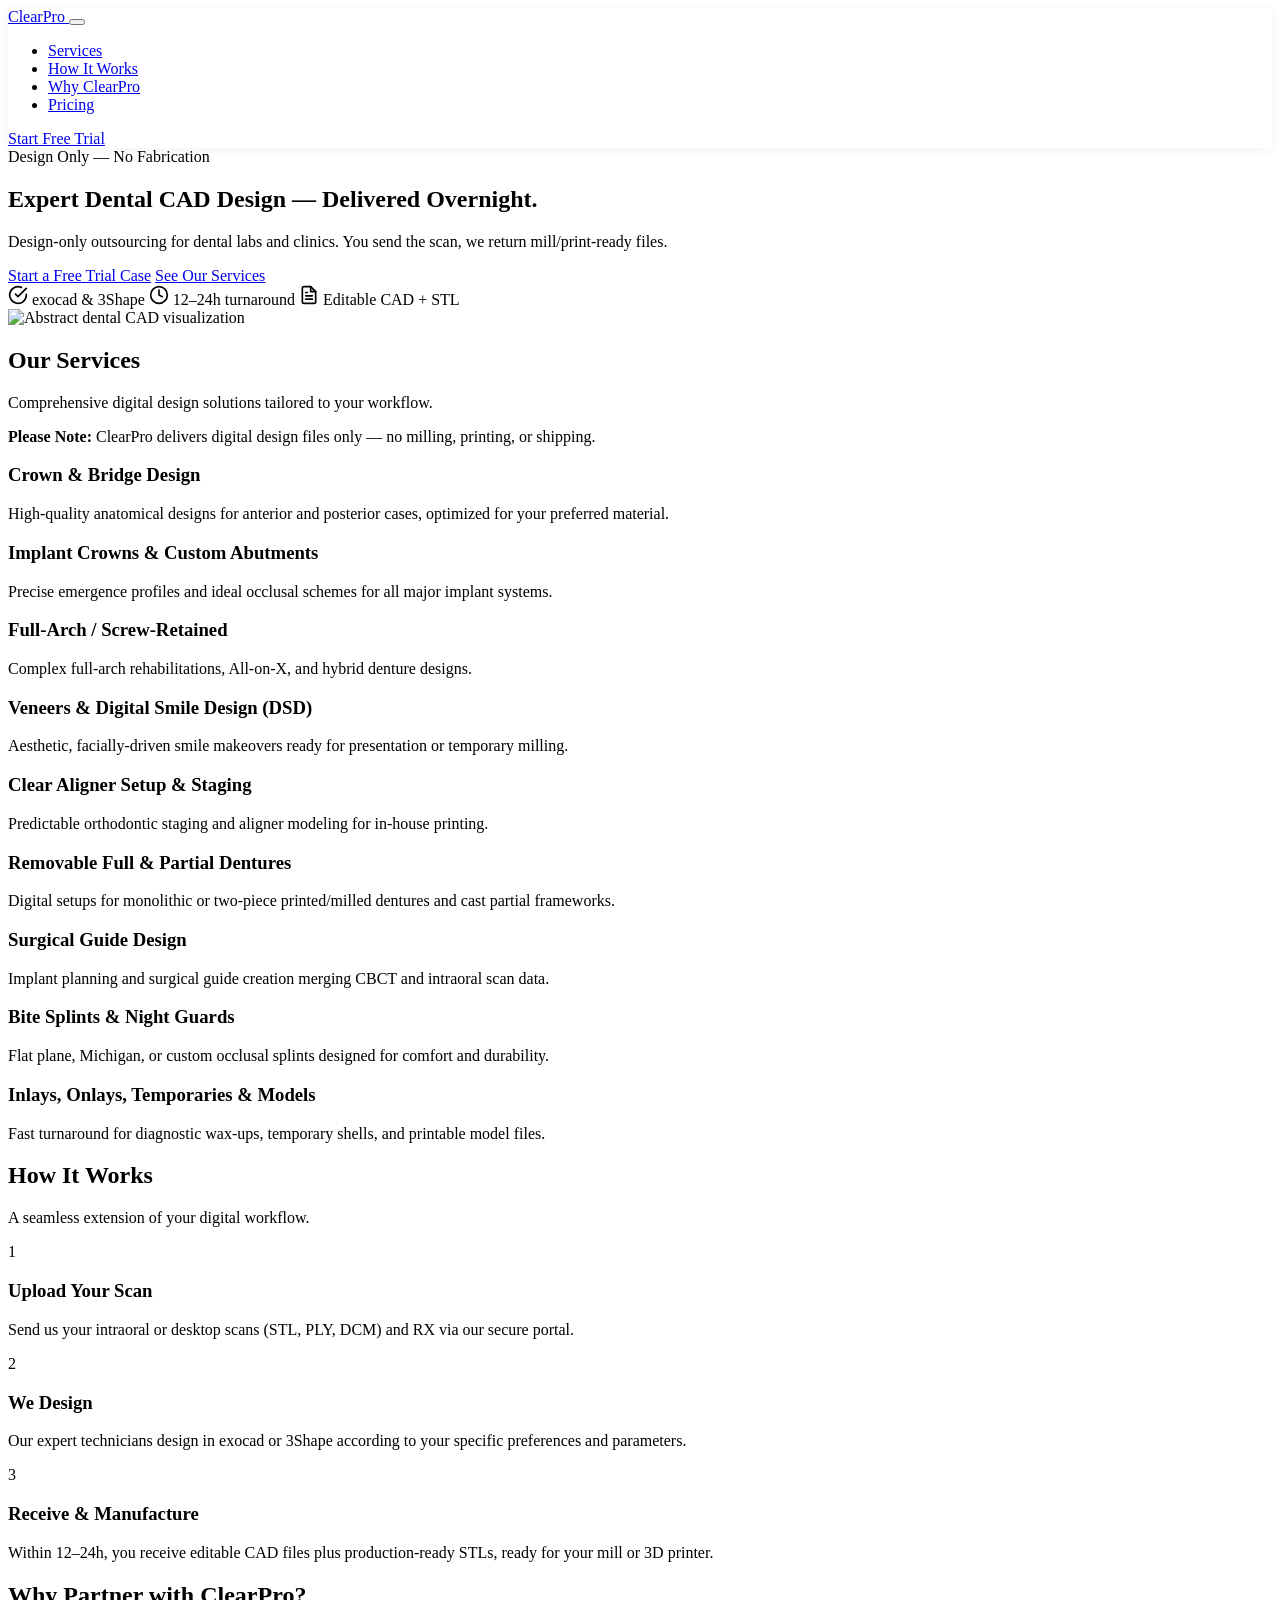
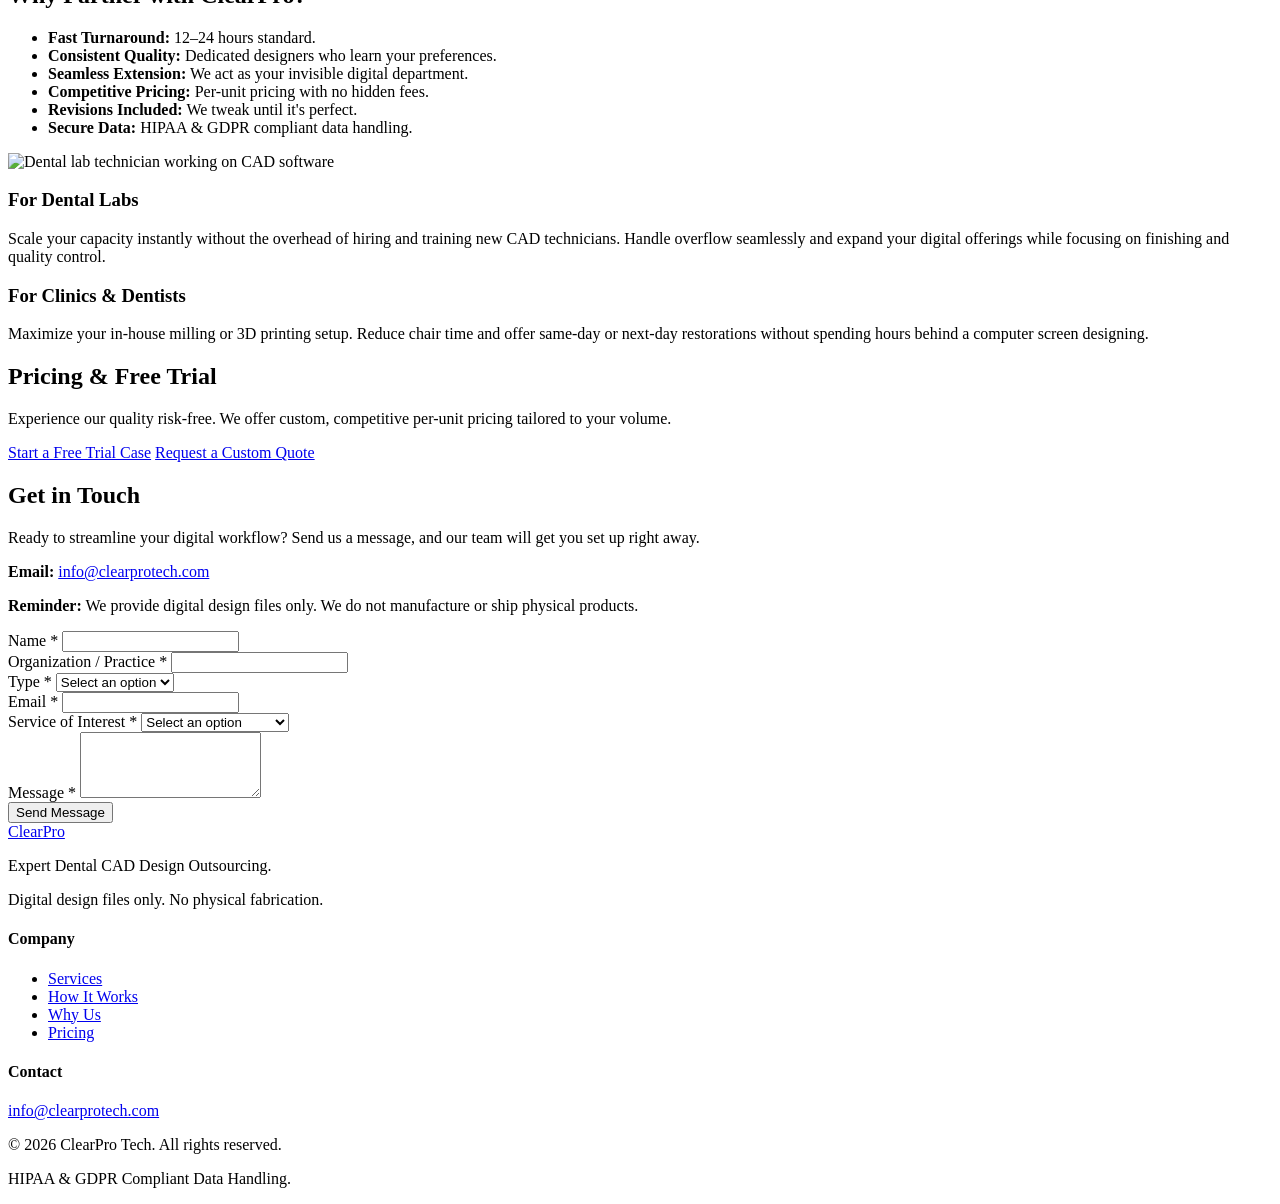
==== index.html @ 59e29b5e "Add index.html" ====
<!DOCTYPE html>
<html lang="en">
<head>
    <meta charset="UTF-8">
    <meta name="viewport" content="width=device-width, initial-scale=1.0">
    <title>ClearPro Tech | Expert Dental CAD Design Outsourcing</title>
    <meta name="description" content="Design-only outsourcing for dental labs and clinics. You send the scan, we return mill/print-ready files within 12-24h. No fabrication, just expert CAD design.">
    <meta property="og:title" content="ClearPro Tech | Expert Dental CAD Design Outsourcing">
    <meta property="og:description" content="Expert CAD design for crowns, bridges, implants, aligners, and more. Delivered overnight.">
    <meta property="og:type" content="website">
    <meta property="og:url" content="https://clearprotech.com">
    <link rel="canonical" href="https://clearprotech.com">
    <link rel="preconnect" href="https://fonts.googleapis.com">
    <link rel="preconnect" href="https://fonts.gstatic.com" crossorigin>
    <link href="https://fonts.googleapis.com/css2?family=Inter:wght@300;400;500;600;700&display=swap" rel="stylesheet">
    <link rel="stylesheet" href="style.css">
    <script defer src="script.js"></script>
</head>
<body>
    <header id="main-header">
        <div class="container header-container">
            <a href="#" class="logo">
                <span class="logo-text">ClearPro</span><span class="logo-dot"></span>
            </a>
            <button class="mobile-menu-toggle" aria-label="Toggle navigation" aria-expanded="false">
                <span class="hamburger"></span>
            </button>
            <nav id="main-nav">
                <ul class="nav-links">
                    <li><a href="#services">Services</a></li>
                    <li><a href="#how-it-works">How It Works</a></li>
                    <li><a href="#why-clearpro">Why ClearPro</a></li>
                    <li><a href="#pricing">Pricing</a></li>
                </ul>
                <a href="#contact" class="btn btn-primary">Start Free Trial</a>
            </nav>
        </div>
    </header>

    <main>
        <section id="hero">
            <div class="container hero-container">
                <div class="hero-content fade-in-up">
                    <span class="badge">Design Only — No Fabrication</span>
                    <h1>Expert Dental CAD Design — Delivered Overnight.</h1>
                    <p>Design-only outsourcing for dental labs and clinics. You send the scan, we return mill/print-ready files.</p>
                    <div class="hero-ctas">
                        <a href="#contact" class="btn btn-primary">Start a Free Trial Case</a>
                        <a href="#services" class="btn btn-outline">See Our Services</a>
                    </div>
                    <div class="trust-strip">
                        <span><svg width="20" height="20" viewBox="0 0 24 24" fill="none" stroke="currentColor" stroke-width="2" stroke-linecap="round" stroke-linejoin="round"><path d="M22 11.08V12a10 10 0 1 1-5.93-9.14"></path><polyline points="22 4 12 14.01 9 11.01"></polyline></svg> exocad & 3Shape</span>
                        <span><svg width="20" height="20" viewBox="0 0 24 24" fill="none" stroke="currentColor" stroke-width="2" stroke-linecap="round" stroke-linejoin="round"><circle cx="12" cy="12" r="10"></circle><polyline points="12 6 12 12 16 14"></polyline></svg> 12–24h turnaround</span>
                        <span><svg width="20" height="20" viewBox="0 0 24 24" fill="none" stroke="currentColor" stroke-width="2" stroke-linecap="round" stroke-linejoin="round"><path d="M14 2H6a2 2 0 0 0-2 2v16a2 2 0 0 0 2 2h12a2 2 0 0 0 2-2V8z"></path><polyline points="14 2 14 8 20 8"></polyline><line x1="16" y1="13" x2="8" y2="13"></line><line x1="16" y1="17" x2="8" y2="17"></line><polyline points="10 9 9 9 8 9"></polyline></svg> Editable CAD + STL</span>
                    </div>
                </div>
                <div class="hero-image fade-in-up delay-1">
                    <img src="https://images.unsplash.com/photo-1606811841689-23df1ce3e95d?auto=format&fit=crop&w=1792&q=80" alt="Abstract dental CAD visualization" width="800" height="600">
                </div>
            </div>
        </section>

        <section id="services" class="bg-light">
            <div class="container">
                <div class="section-header text-center fade-in-up">
                    <h2>Our Services</h2>
                    <p class="subtitle">Comprehensive digital design solutions tailored to your workflow.</p>
                    <p class="notice-box"><strong>Please Note:</strong> ClearPro delivers digital design files only — no milling, printing, or shipping.</p>
                </div>
                <div class="grid services-grid">
                    <div class="card service-card fade-in-up">
                        <h3>Crown & Bridge Design</h3>
                        <p>High-quality anatomical designs for anterior and posterior cases, optimized for your preferred material.</p>
                    </div>
                    <div class="card service-card fade-in-up delay-1">
                        <h3>Implant Crowns & Custom Abutments</h3>
                        <p>Precise emergence profiles and ideal occlusal schemes for all major implant systems.</p>
                    </div>
                    <div class="card service-card fade-in-up delay-2">
                        <h3>Full-Arch / Screw-Retained</h3>
                        <p>Complex full-arch rehabilitations, All-on-X, and hybrid denture designs.</p>
                    </div>
                    <div class="card service-card fade-in-up">
                        <h3>Veneers & Digital Smile Design (DSD)</h3>
                        <p>Aesthetic, facially-driven smile makeovers ready for presentation or temporary milling.</p>
                    </div>
                    <div class="card service-card fade-in-up delay-1">
                        <h3>Clear Aligner Setup & Staging</h3>
                        <p>Predictable orthodontic staging and aligner modeling for in-house printing.</p>
                    </div>
                    <div class="card service-card fade-in-up delay-2">
                        <h3>Removable Full & Partial Dentures</h3>
                        <p>Digital setups for monolithic or two-piece printed/milled dentures and cast partial frameworks.</p>
                    </div>
                    <div class="card service-card fade-in-up">
                        <h3>Surgical Guide Design</h3>
                        <p>Implant planning and surgical guide creation merging CBCT and intraoral scan data.</p>
                    </div>
                    <div class="card service-card fade-in-up delay-1">
                        <h3>Bite Splints & Night Guards</h3>
                        <p>Flat plane, Michigan, or custom occlusal splints designed for comfort and durability.</p>
                    </div>
                    <div class="card service-card fade-in-up delay-2">
                        <h3>Inlays, Onlays, Temporaries & Models</h3>
                        <p>Fast turnaround for diagnostic wax-ups, temporary shells, and printable model files.</p>
                    </div>
                </div>
            </div>
        </section>

        <section id="how-it-works">
            <div class="container">
                <div class="section-header text-center fade-in-up">
                    <h2>How It Works</h2>
                    <p class="subtitle">A seamless extension of your digital workflow.</p>
                </div>
                <div class="grid steps-grid">
                    <div class="step-card fade-in-up">
                        <div class="step-number">1</div>
                        <h3>Upload Your Scan</h3>
                        <p>Send us your intraoral or desktop scans (STL, PLY, DCM) and RX via our secure portal.</p>
                    </div>
                    <div class="step-card fade-in-up delay-1">
                        <div class="step-number">2</div>
                        <h3>We Design</h3>
                        <p>Our expert technicians design in exocad or 3Shape according to your specific preferences and parameters.</p>
                    </div>
                    <div class="step-card fade-in-up delay-2">
                        <div class="step-number">3</div>
                        <h3>Receive & Manufacture</h3>
                        <p>Within 12–24h, you receive editable CAD files plus production-ready STLs, ready for your mill or 3D printer.</p>
                    </div>
                </div>
            </div>
        </section>

        <section id="why-clearpro" class="bg-navy text-white">
            <div class="container">
                <div class="grid two-col align-center">
                    <div class="fade-in-up">
                        <h2>Why Partner with ClearPro?</h2>
                        <ul class="feature-list">
                            <li><strong>Fast Turnaround:</strong> 12–24 hours standard.</li>
                            <li><strong>Consistent Quality:</strong> Dedicated designers who learn your preferences.</li>
                            <li><strong>Seamless Extension:</strong> We act as your invisible digital department.</li>
                            <li><strong>Competitive Pricing:</strong> Per-unit pricing with no hidden fees.</li>
                            <li><strong>Revisions Included:</strong> We tweak until it's perfect.</li>
                            <li><strong>Secure Data:</strong> HIPAA & GDPR compliant data handling.</li>
                        </ul>
                    </div>
                    <div class="fade-in-up delay-1 image-wrapper">
                        <img src="https://images.unsplash.com/photo-1555661530-68c8e9bfdd3c?auto=format&fit=crop&w=1024&q=80" alt="Dental lab technician working on CAD software" width="600" height="400">
                    </div>
                </div>
            </div>
        </section>

        <section id="audiences" class="bg-light">
            <div class="container">
                <div class="grid two-col">
                    <div class="card value-block fade-in-up">
                        <h3>For Dental Labs</h3>
                        <p>Scale your capacity instantly without the overhead of hiring and training new CAD technicians. Handle overflow seamlessly and expand your digital offerings while focusing on finishing and quality control.</p>
                    </div>
                    <div class="card value-block fade-in-up delay-1">
                        <h3>For Clinics & Dentists</h3>
                        <p>Maximize your in-house milling or 3D printing setup. Reduce chair time and offer same-day or next-day restorations without spending hours behind a computer screen designing.</p>
                    </div>
                </div>
            </div>
        </section>

        <section id="pricing" class="text-center">
            <div class="container fade-in-up">
                <h2>Pricing & Free Trial</h2>
                <p class="subtitle">Experience our quality risk-free. We offer custom, competitive per-unit pricing tailored to your volume.</p>
                <div class="pricing-ctas">
                    <a href="#contact" class="btn btn-primary">Start a Free Trial Case</a>
                    <a href="#contact" class="btn btn-outline">Request a Custom Quote</a>
                </div>
            </div>
        </section>

        <section id="contact" class="bg-light">
            <div class="container">
                <div class="grid two-col">
                    <div class="contact-info fade-in-up">
                        <h2>Get in Touch</h2>
                        <p>Ready to streamline your digital workflow? Send us a message, and our team will get you set up right away.</p>
                        <p><strong>Email:</strong> <a href="mailto:info@clearprotech.com">info@clearprotech.com</a></p>
                        <p class="notice-box mt-4"><strong>Reminder:</strong> We provide digital design files only. We do not manufacture or ship physical products.</p>
                    </div>
                    <div class="contact-form-wrapper card fade-in-up delay-1">
                        <form id="contact-form">
                            <div class="form-group">
                                <label for="name">Name *</label>
                                <input type="text" id="name" name="name" required>
                            </div>
                            <div class="form-group">
                                <label for="organization">Organization / Practice *</label>
                                <input type="text" id="organization" name="organization" required>
                            </div>
                            <div class="form-group">
                                <label for="orgType">Type *</label>
                                <select id="orgType" name="orgType" required>
                                    <option value="" disabled selected>Select an option</option>
                                    <option value="Dental Lab">Dental Lab</option>
                                    <option value="Dental Clinic">Dental Clinic</option>
                                    <option value="Dentist">Dentist</option>
                                    <option value="Other">Other</option>
                                </select>
                            </div>
                            <div class="form-group">
                                <label for="email">Email *</label>
                                <input type="email" id="email" name="email" required>
                            </div>
                            <div class="form-group">
                                <label for="service">Service of Interest *</label>
                                <select id="service" name="service" required>
                                    <option value="" disabled selected>Select an option</option>
                                    <option value="Crown & Bridge">Crown & Bridge</option>
                                    <option value="Implants / Abutments">Implants / Abutments</option>
                                    <option value="Full-Arch">Full-Arch</option>
                                    <option value="Clear Aligners">Clear Aligners</option>
                                    <option value="Dentures">Dentures</option>
                                    <option value="Surgical Guides">Surgical Guides</option>
                                    <option value="General Enquiry">General Enquiry</option>
                                </select>
                            </div>
                            <div class="form-group">
                                <label for="message">Message *</label>
                                <textarea id="message" name="message" rows="4" required></textarea>
                            </div>
                            <button type="submit" class="btn btn-primary w-100" id="submit-btn">Send Message</button>
                            <div id="form-status" class="form-status"></div>
                        </form>
                    </div>
                </div>
            </div>
        </section>
    </main>

    <footer class="bg-navy text-white">
        <div class="container footer-container">
            <div class="footer-brand">
                <a href="#" class="logo text-white">
                    <span class="logo-text">ClearPro</span><span class="logo-dot"></span>
                </a>
                <p>Expert Dental CAD Design Outsourcing.</p>
                <p>Digital design files only. No physical fabrication.</p>
            </div>
            <div class="footer-links">
                <h4>Company</h4>
                <ul>
                    <li><a href="#services">Services</a></li>
                    <li><a href="#how-it-works">How It Works</a></li>
                    <li><a href="#why-clearpro">Why Us</a></li>
                    <li><a href="#pricing">Pricing</a></li>
                </ul>
            </div>
            <div class="footer-contact">
                <h4>Contact</h4>
                <p><a href="mailto:info@clearprotech.com">info@clearprotech.com</a></p>
            </div>
        </div>
        <div class="container footer-bottom">
            <p>&copy; 2026 ClearPro Tech. All rights reserved.</p>
            <p class="data-security">HIPAA & GDPR Compliant Data Handling.</p>
        </div>
    </footer>
</body>
</html>
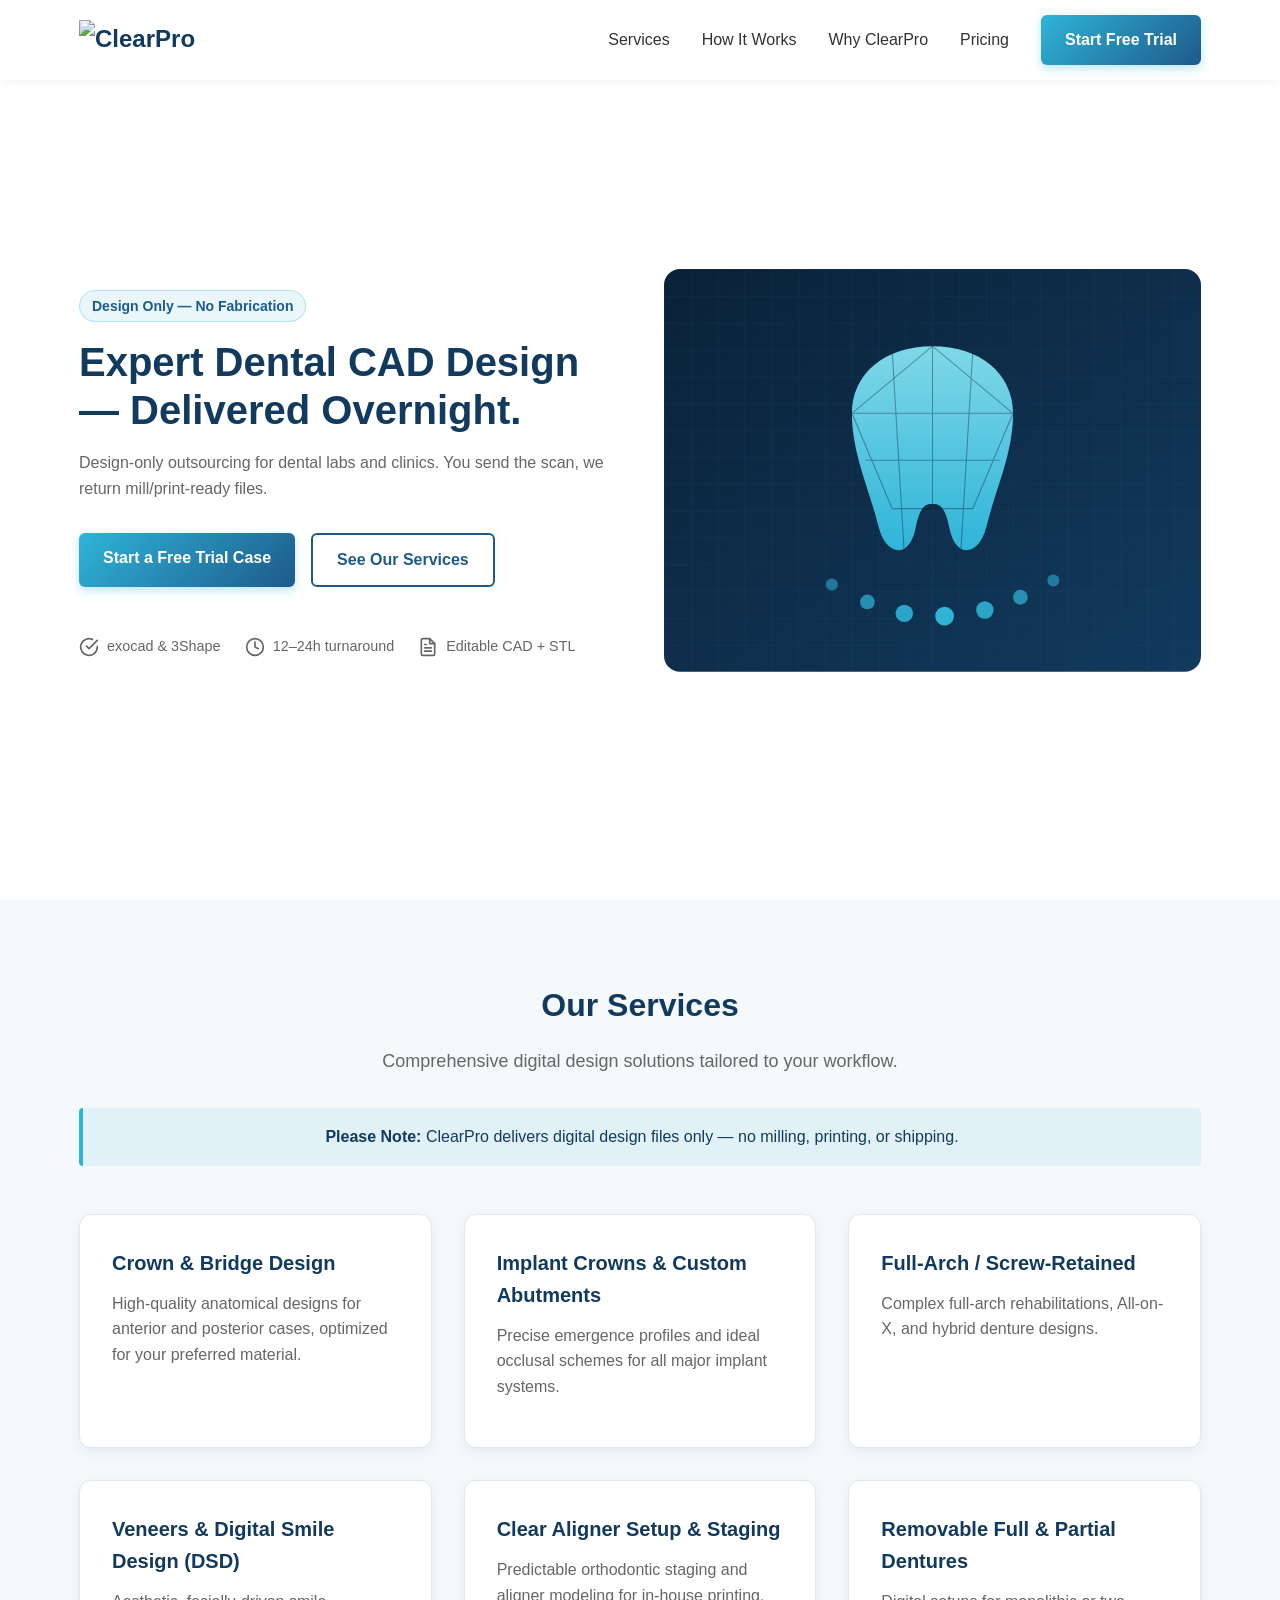
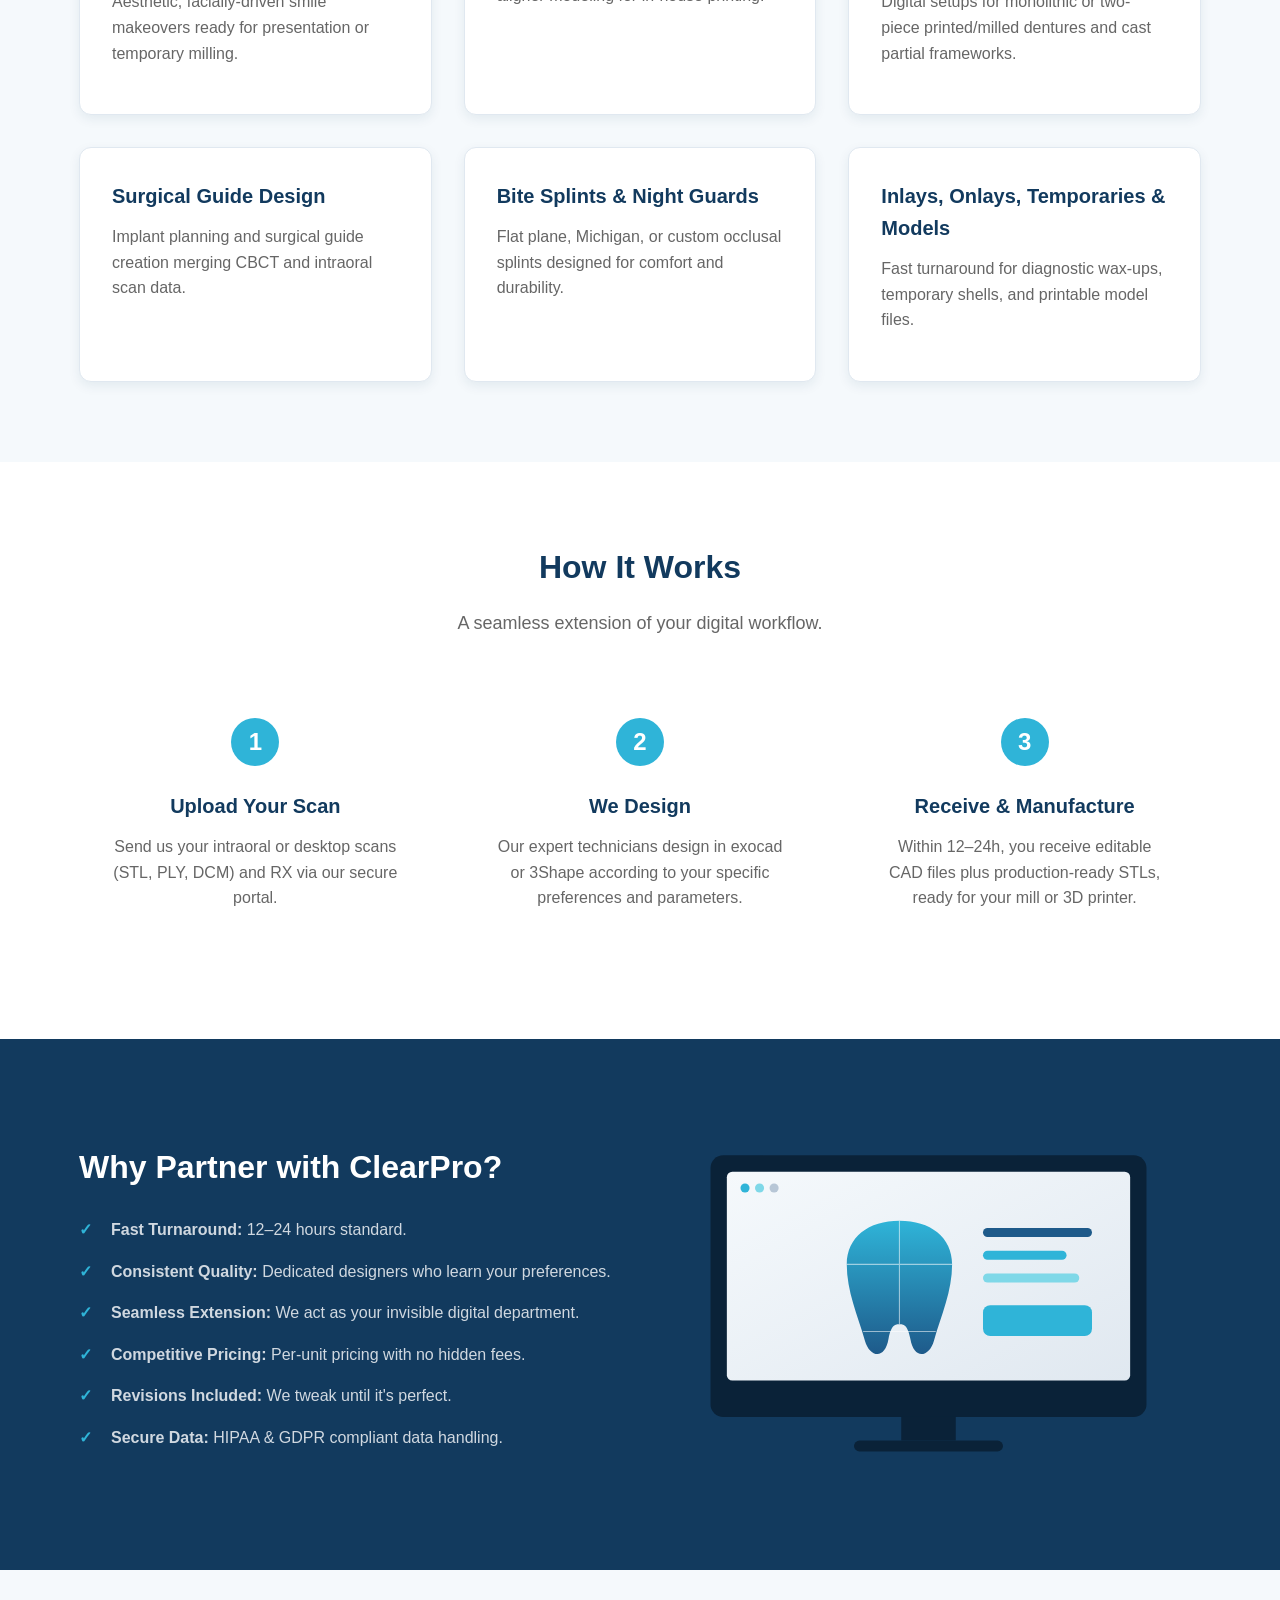
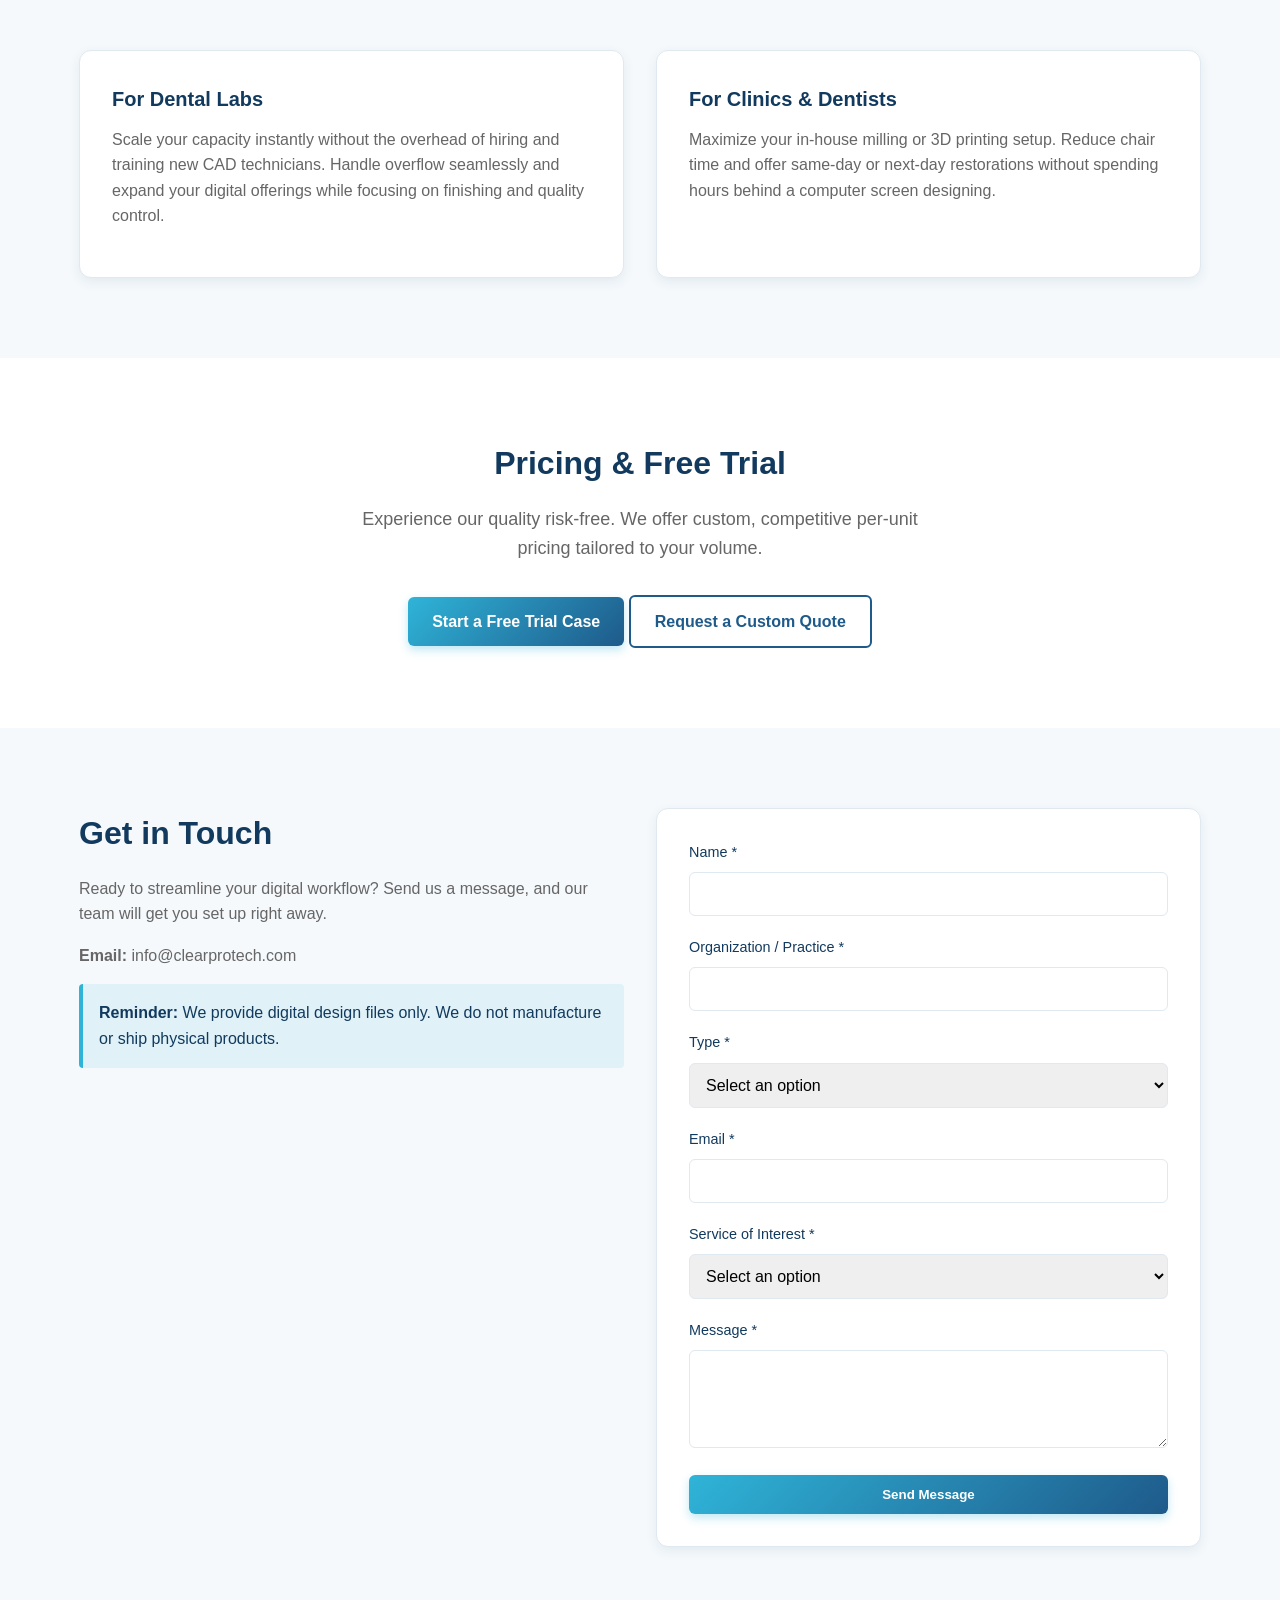
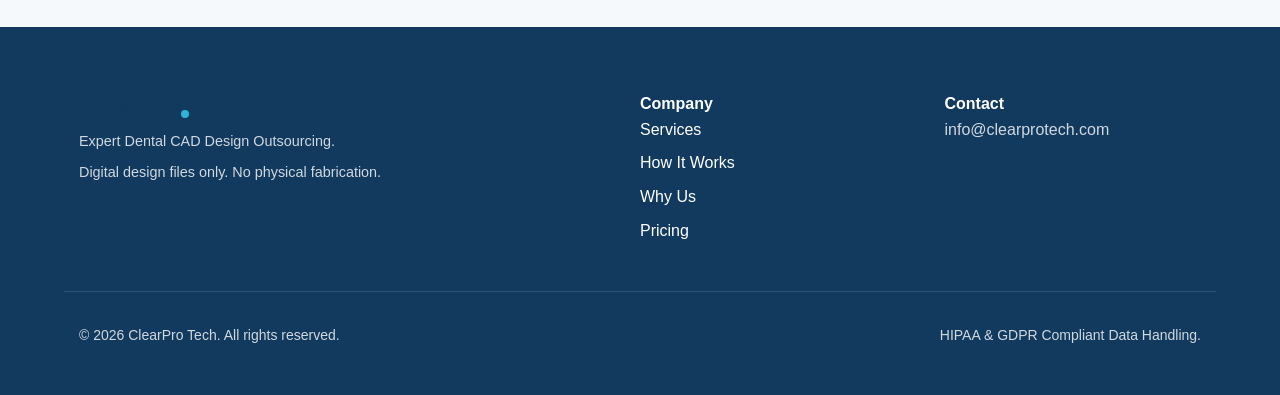
==== commit 3a3b109f: "Fix: use hosted ClearPro logo and replace broken hero/section images with inline SVGs; mobile media " ====
--- a/index.html
+++ b/index.html
@@ -20,7 +20,7 @@
     <header id="main-header">
         <div class="container header-container">
             <a href="#" class="logo">
-                <span class="logo-text">ClearPro</span><span class="logo-dot"></span>
+                <img src="https://www.clearprotech.com/assets/logo.png" alt="ClearPro Tech logo" class="logo-img" width="150" height="40">
             </a>
             <button class="mobile-menu-toggle" aria-label="Toggle navigation" aria-expanded="false">
                 <span class="hamburger"></span>
@@ -55,7 +55,26 @@
                     </div>
                 </div>
                 <div class="hero-image fade-in-up delay-1">
-                    <img src="https://images.unsplash.com/photo-1606811841689-23df1ce3e95d?auto=format&fit=crop&w=1792&q=80" alt="Abstract dental CAD visualization" width="800" height="600">
+                    <svg class="hero-svg" viewBox="0 0 800 600" preserveAspectRatio="xMidYMid meet" role="img" aria-label="Abstract dental CAD design visualization" xmlns="http://www.w3.org/2000/svg">
+                        <defs>
+                            <linearGradient id="heroBg" x1="0" y1="0" x2="1" y2="1"><stop offset="0" stop-color="#0A2238"/><stop offset="1" stop-color="#123A5E"/></linearGradient>
+                            <linearGradient id="heroTooth" x1="0" y1="0" x2="0" y2="1"><stop offset="0" stop-color="#7FD8E8"/><stop offset="1" stop-color="#2FB4D8"/></linearGradient>
+                            <pattern id="heroGrid" width="40" height="40" patternUnits="userSpaceOnUse"><path d="M40 0H0V40" fill="none" stroke="#1E5A8A" stroke-width="1" opacity="0.35"/></pattern>
+                        </defs>
+                        <rect width="800" height="600" rx="24" fill="url(#heroBg)"/>
+                        <rect width="800" height="600" rx="24" fill="url(#heroGrid)"/>
+                        <g transform="translate(400 265)">
+                            <path d="M0 -150 C -70 -150 -120 -110 -120 -50 C -120 10 -95 60 -80 120 C -70 160 -35 170 -25 120 C -18 85 -8 85 0 85 C 8 85 18 85 25 120 C 35 170 70 160 80 120 C 95 60 120 10 120 -50 C 120 -110 70 -150 0 -150 Z" fill="url(#heroTooth)"/>
+                            <g stroke="#0A2238" stroke-width="1.6" opacity="0.4" fill="none">
+                                <path d="M-120 -50 L120 -50"/><path d="M-100 20 L100 20"/><path d="M0 -150 L0 85"/>
+                                <path d="M-60 -142 L-42 160"/><path d="M60 -142 L42 160"/>
+                                <path d="M-120 -50 L0 -150 L120 -50 L60 92 L-60 92 Z"/>
+                            </g>
+                        </g>
+                        <g fill="#2FB4D8">
+                            <circle cx="250" cy="470" r="9" opacity="0.55"/><circle cx="303" cy="496" r="11" opacity="0.72"/><circle cx="358" cy="513" r="13" opacity="0.88"/><circle cx="418" cy="517" r="14"/><circle cx="478" cy="508" r="13" opacity="0.88"/><circle cx="531" cy="489" r="11" opacity="0.72"/><circle cx="580" cy="464" r="9" opacity="0.55"/>
+                        </g>
+                    </svg>
                 </div>
             </div>
         </section>
@@ -149,7 +168,22 @@
                         </ul>
                     </div>
                     <div class="fade-in-up delay-1 image-wrapper">
-                        <img src="https://images.unsplash.com/photo-1555661530-68c8e9bfdd3c?auto=format&fit=crop&w=1024&q=80" alt="Dental lab technician working on CAD software" width="600" height="400">
+                        <svg class="section-svg" viewBox="0 0 600 400" preserveAspectRatio="xMidYMid meet" role="img" aria-label="Dental CAD software running on a monitor" xmlns="http://www.w3.org/2000/svg">
+                            <defs>
+                                <linearGradient id="scr" x1="0" y1="0" x2="1" y2="1"><stop offset="0" stop-color="#F5F9FC"/><stop offset="1" stop-color="#E0E8F0"/></linearGradient>
+                                <linearGradient id="secTooth" x1="0" y1="0" x2="0" y2="1"><stop offset="0" stop-color="#2FB4D8"/><stop offset="1" stop-color="#1E5A8A"/></linearGradient>
+                            </defs>
+                            <rect x="60" y="40" width="480" height="288" rx="14" fill="#0A2238"/>
+                            <rect x="78" y="58" width="444" height="230" rx="6" fill="url(#scr)"/>
+                            <circle cx="98" cy="76" r="5" fill="#2FB4D8"/><circle cx="114" cy="76" r="5" fill="#7FD8E8"/><circle cx="130" cy="76" r="5" fill="#B7C6D6"/>
+                            <g transform="translate(268 182)">
+                                <path d="M0 -70 C -34 -70 -58 -52 -58 -22 C -58 8 -46 34 -38 62 C -33 80 -16 84 -12 60 C -9 44 -4 44 0 44 C 4 44 9 44 12 60 C 16 84 33 80 38 62 C 46 34 58 8 58 -22 C 58 -52 34 -70 0 -70 Z" fill="url(#secTooth)"/>
+                                <g stroke="#FFFFFF" stroke-width="1.2" opacity="0.55" fill="none"><path d="M-58 -22 L58 -22"/><path d="M0 -70 L0 44"/><path d="M-40 52 L40 52"/></g>
+                            </g>
+                            <g><rect x="360" y="120" width="120" height="10" rx="5" fill="#1E5A8A"/><rect x="360" y="145" width="92" height="10" rx="5" fill="#2FB4D8"/><rect x="360" y="170" width="106" height="10" rx="5" fill="#7FD8E8"/><rect x="360" y="205" width="120" height="34" rx="8" fill="#2FB4D8"/></g>
+                            <rect x="270" y="328" width="60" height="26" fill="#0A2238"/>
+                            <rect x="218" y="354" width="164" height="12" rx="6" fill="#0A2238"/>
+                        </svg>
                     </div>
                 </div>
             </div>
--- a/style.css
+++ b/style.css
@@ -0,0 +1,135 @@
+:root {
+    --navy: #123A5E;
+    --navy-dark: #0A2238;
+    --blue: #1E5A8A;
+    --cyan: #2FB4D8;
+    --teal: #7FD8E8;
+    --light-bg: #F5F9FC;
+    --white: #FFFFFF;
+    --text-main: #333333;
+    --text-muted: #666666;
+    --border: #E0E8F0;
+    --font-family: 'Inter', sans-serif;
+    --transition: all 0.3s ease;
+    --shadow: 0 4px 12px rgba(18, 58, 94, 0.08);
+}
+
+* { margin: 0; padding: 0; box-sizing: border-box; }
+html { scroll-behavior: smooth; font-family: var(--font-family); color: var(--text-main); line-height: 1.6; }
+body { background-color: var(--white); overflow-x: hidden; }
+
+a { text-decoration: none; color: inherit; transition: var(--transition); }
+ul { list-style: none; }
+img { max-width: 100%; height: auto; display: block; }
+
+.container { width: 90%; max-width: 1200px; margin: 0 auto; padding: 0 15px; }
+.text-center { text-align: center; }
+.bg-light { background-color: var(--light-bg); }
+.bg-navy { background-color: var(--navy); color: var(--white); }
+.text-white { color: var(--white); }
+.mt-4 { margin-top: 1.5rem; }
+.w-100 { width: 100%; }
+
+.grid { display: grid; gap: 2rem; }
+.two-col { grid-template-columns: 1fr 1fr; }
+.align-center { align-items: center; }
+
+section { padding: 5rem 0; }
+.section-header { margin-bottom: 3rem; }
+h1 { font-size: 2.5rem; line-height: 1.2; margin-bottom: 1rem; color: var(--navy); }
+h2 { font-size: 2rem; margin-bottom: 1rem; color: var(--navy); }
+.bg-navy h2 { color: var(--white); }
+h3 { font-size: 1.25rem; margin-bottom: 0.75rem; color: var(--navy); }
+.bg-navy h3 { color: var(--white); }
+p { margin-bottom: 1rem; color: var(--text-muted); }
+.bg-navy p { color: #D0D8E0; }
+.subtitle { font-size: 1.125rem; max-width: 600px; margin: 0 auto 2rem; }
+
+.btn { display: inline-block; padding: 0.75rem 1.5rem; border-radius: 6px; font-weight: 600; cursor: pointer; transition: var(--transition); text-align: center; border: none; }
+.btn-primary { background: linear-gradient(135deg, var(--cyan), var(--blue)); color: var(--white); box-shadow: 0 4px 10px rgba(47, 180, 216, 0.3); }
+.btn-primary:hover { transform: translateY(-2px); box-shadow: 0 6px 15px rgba(47, 180, 216, 0.4); }
+.btn-outline { border: 2px solid var(--blue); color: var(--blue); background: transparent; }
+.btn-outline:hover { background: var(--blue); color: var(--white); }
+
+.badge { display: inline-block; padding: 0.25rem 0.75rem; background-color: rgba(47, 180, 216, 0.1); color: var(--blue); border-radius: 20px; font-size: 0.875rem; font-weight: 600; margin-bottom: 1rem; border: 1px solid rgba(47, 180, 216, 0.3); }
+.notice-box { background-color: rgba(47, 180, 216, 0.1); padding: 1rem; border-left: 4px solid var(--cyan); border-radius: 4px; font-weight: 500; color: var(--navy); margin-top: 1rem; }
+
+/* Header */
+#main-header { position: fixed; top: 0; left: 0; width: 100%; background: rgba(255, 255, 255, 0.95); backdrop-filter: blur(10px); z-index: 1000; box-shadow: 0 2px 10px rgba(0,0,0,0.05); transition: var(--transition); }
+.header-container { display: flex; justify-content: space-between; align-items: center; height: 80px; }
+.logo { display: flex; align-items: center; font-size: 1.5rem; font-weight: 700; color: var(--navy); }
+.logo-dot { width: 8px; height: 8px; background-color: var(--cyan); border-radius: 50%; margin-left: 2px; margin-top: 8px; }
+.nav-links { display: flex; gap: 2rem; align-items: center; margin-right: 2rem; }
+.nav-links a { font-weight: 500; color: var(--text-main); }
+.nav-links a:hover { color: var(--cyan); }
+#main-nav { display: flex; align-items: center; }
+.mobile-menu-toggle { display: none; background: transparent; border: none; cursor: pointer; padding: 0.5rem; }
+.hamburger { display: block; width: 24px; height: 2px; background: var(--navy); position: relative; transition: var(--transition); }
+.hamburger::before, .hamburger::after { content: ''; position: absolute; width: 24px; height: 2px; background: var(--navy); left: 0; transition: var(--transition); }
+.hamburger::before { top: -6px; }
+.hamburger::after { bottom: -6px; }
+
+/* Hero */
+#hero { padding: 8rem 0 5rem; min-height: 100vh; display: flex; align-items: center; }
+.hero-container { display: grid; grid-template-columns: 1fr 1fr; gap: 3rem; align-items: center; }
+.hero-ctas { display: flex; gap: 1rem; margin-top: 2rem; }
+.trust-strip { margin-top: 3rem; display: flex; flex-wrap: wrap; gap: 1.5rem; color: var(--text-muted); font-size: 0.9rem; font-weight: 500; }
+.trust-strip span { display: flex; align-items: center; gap: 0.5rem; }
+.hero-image img { border-radius: 12px; box-shadow: var(--shadow); }
+
+/* Services */
+.services-grid { grid-template-columns: repeat(auto-fit, minmax(300px, 1fr)); }
+.card { background: var(--white); padding: 2rem; border-radius: 12px; box-shadow: var(--shadow); border: 1px solid var(--border); transition: var(--transition); }
+.card:hover { transform: translateY(-5px); box-shadow: 0 8px 24px rgba(18, 58, 94, 0.12); }
+
+/* Steps */
+.steps-grid { grid-template-columns: repeat(3, 1fr); text-align: center; }
+.step-card { padding: 2rem; }
+.step-number { width: 48px; height: 48px; background: var(--cyan); color: var(--white); border-radius: 50%; display: flex; align-items: center; justify-content: center; font-size: 1.5rem; font-weight: 700; margin: 0 auto 1.5rem; }
+
+/* Features */
+.feature-list { list-style: none; margin-top: 1.5rem; }
+.feature-list li { position: relative; padding-left: 2rem; margin-bottom: 1rem; color: #D0D8E0; }
+.feature-list li::before { content: '✓'; position: absolute; left: 0; top: 0; color: var(--cyan); font-weight: bold; }
+.image-wrapper img { border-radius: 12px; box-shadow: 0 10px 30px rgba(0,0,0,0.3); }
+
+/* Contact */
+.form-group { margin-bottom: 1.25rem; }
+.form-group label { display: block; margin-bottom: 0.5rem; font-weight: 500; font-size: 0.9rem; color: var(--navy); }
+.form-group input, .form-group select, .form-group textarea { width: 100%; padding: 0.75rem; border: 1px solid var(--border); border-radius: 6px; font-family: inherit; font-size: 1rem; transition: var(--transition); }
+.form-group input:focus, .form-group select:focus, .form-group textarea:focus { outline: none; border-color: var(--cyan); box-shadow: 0 0 0 3px rgba(47, 180, 216, 0.2); }
+.form-status { margin-top: 1rem; padding: 1rem; border-radius: 6px; display: none; font-weight: 500; text-align: center; }
+.form-status.success { display: block; background-color: #D4EDDA; color: #155724; }
+.form-status.error { display: block; background-color: #F8D7DA; color: #721C24; }
+
+/* Footer */
+footer { padding: 4rem 0 2rem; }
+.footer-container { display: grid; grid-template-columns: 2fr 1fr 1fr; gap: 3rem; margin-bottom: 3rem; }
+.footer-brand p { font-size: 0.9rem; margin-bottom: 0.5rem; }
+.footer-links ul { display: flex; flex-direction: column; gap: 0.5rem; }
+.footer-links a:hover, .footer-contact a:hover { color: var(--cyan); }
+.footer-bottom { border-top: 1px solid rgba(255,255,255,0.1); padding-top: 2rem; display: flex; justify-content: space-between; font-size: 0.875rem; color: #A0B0C0; }
+
+/* Animations */
+.fade-in-up { opacity: 0; transform: translateY(20px); transition: opacity 0.6s ease-out, transform 0.6s ease-out; }
+.fade-in-up.visible { opacity: 1; transform: translateY(0); }
+.delay-1 { transition-delay: 0.1s; }
+.delay-2 { transition-delay: 0.2s; }
+
+/* Responsive */
+@media (max-width: 992px) {
+    .hero-container, .grid.two-col { grid-template-columns: 1fr; }
+    #hero { padding-top: 6rem; text-align: center; }
+    .hero-ctas, .trust-strip { justify-content: center; }
+    .steps-grid { grid-template-columns: 1fr; gap: 1rem; }
+    .footer-container { grid-template-columns: 1fr; gap: 2rem; }
+    h1 { font-size: 2rem; }
+}
+@media (max-width: 768px) {
+    .mobile-menu-toggle { display: block; }
+    #main-nav { position: absolute; top: 80px; left: 0; width: 100%; background: var(--white); flex-direction: column; padding: 2rem; box-shadow: 0 10px 10px rgba(0,0,0,0.05); clip-path: polygon(0 0, 100% 0, 100% 0, 0 0); transition: clip-path 0.4s ease; }
+    #main-nav.active { clip-path: polygon(0 0, 100% 0, 100% 100%, 0 100%); }
+    .nav-links { flex-direction: column; margin: 0 0 1.5rem 0; width: 100%; align-items: center; gap: 1.5rem; }
+    .hero-ctas { flex-direction: column; }
+    .footer-bottom { flex-direction: column; align-items: center; gap: 1rem; text-align: center; }
+}
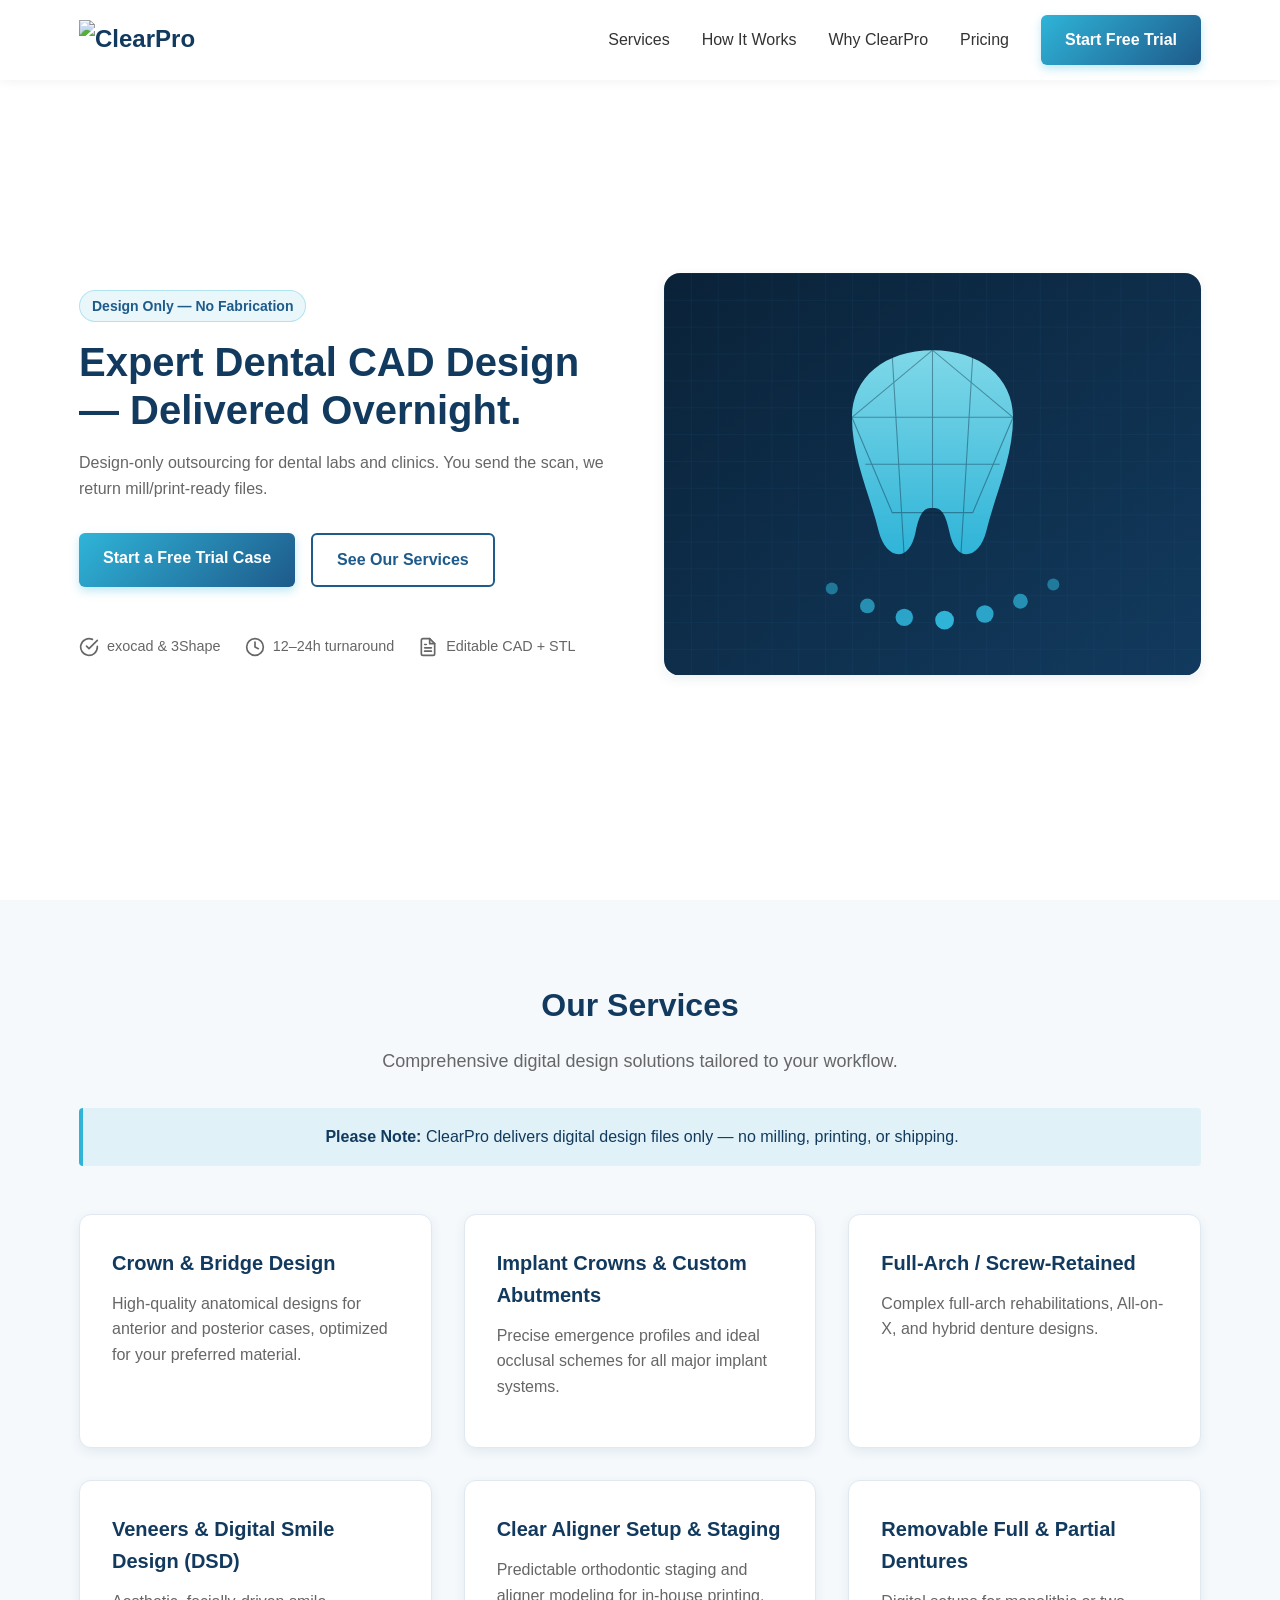
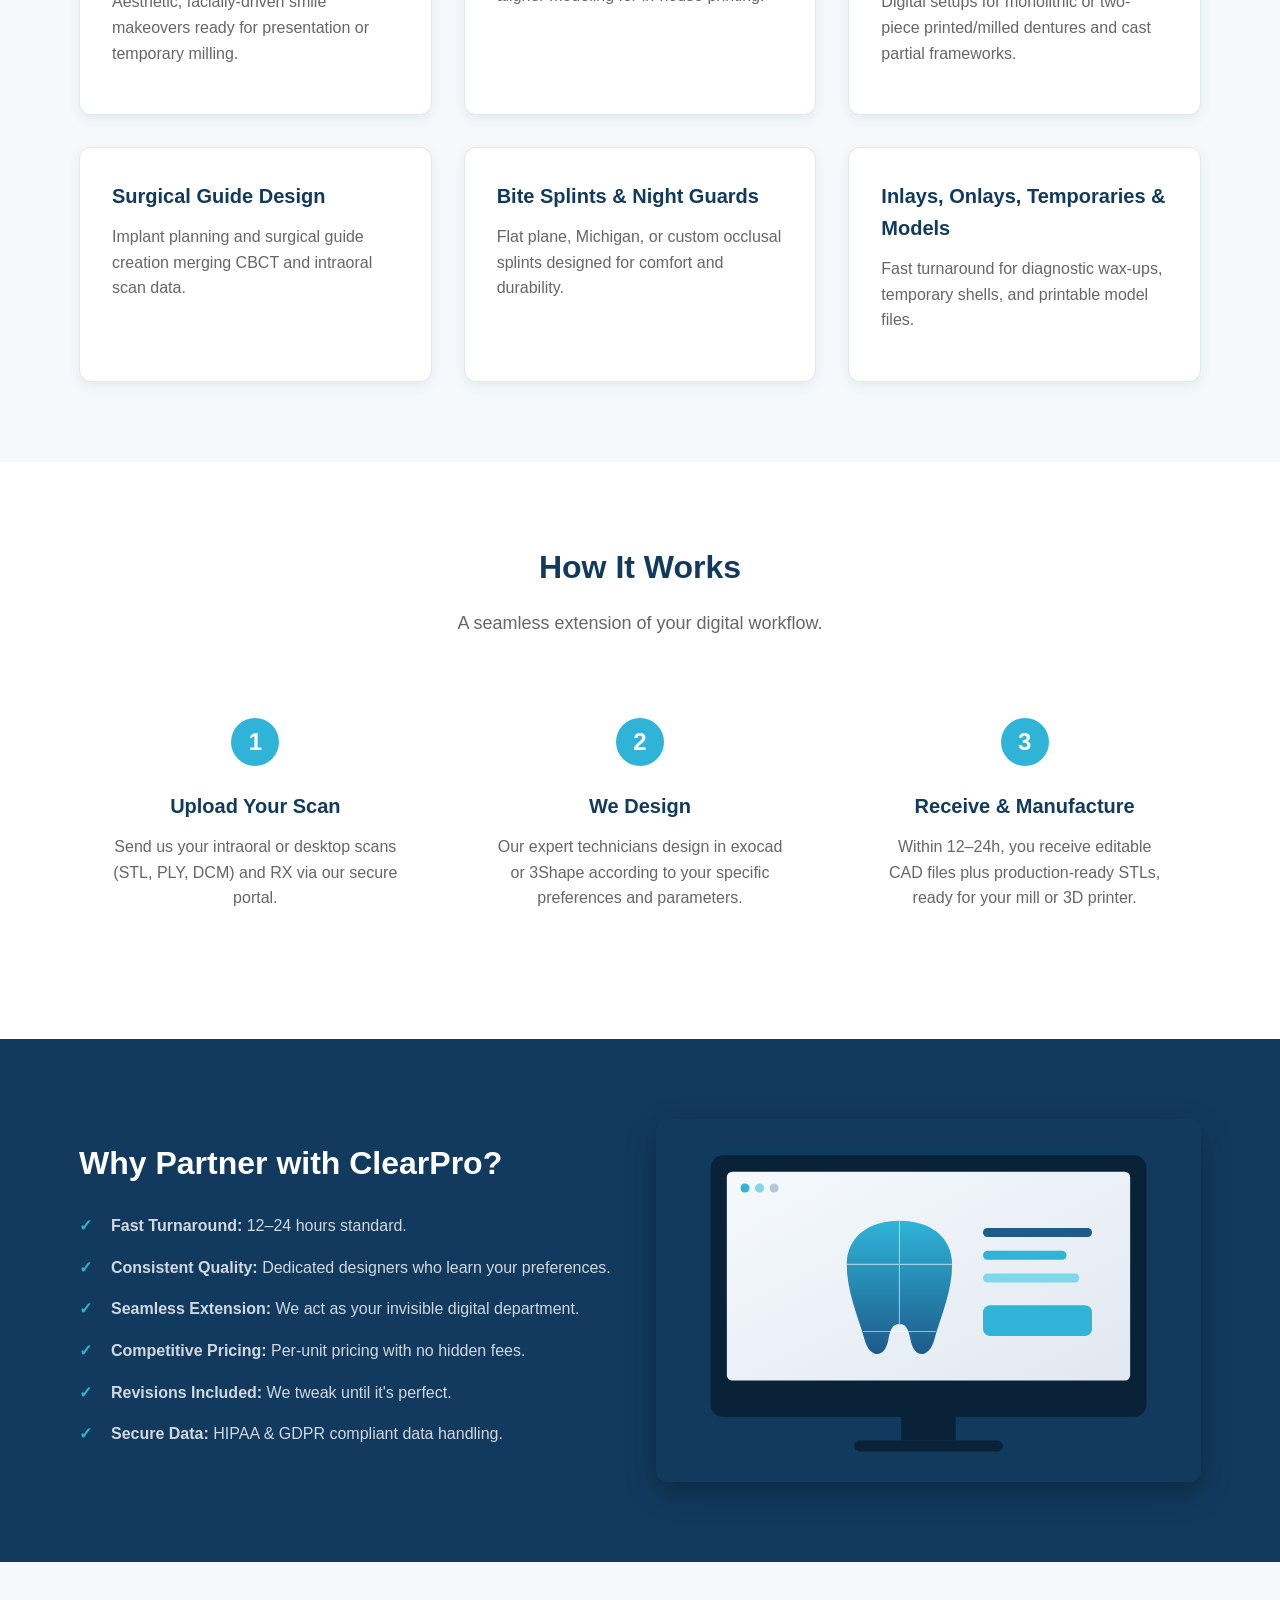
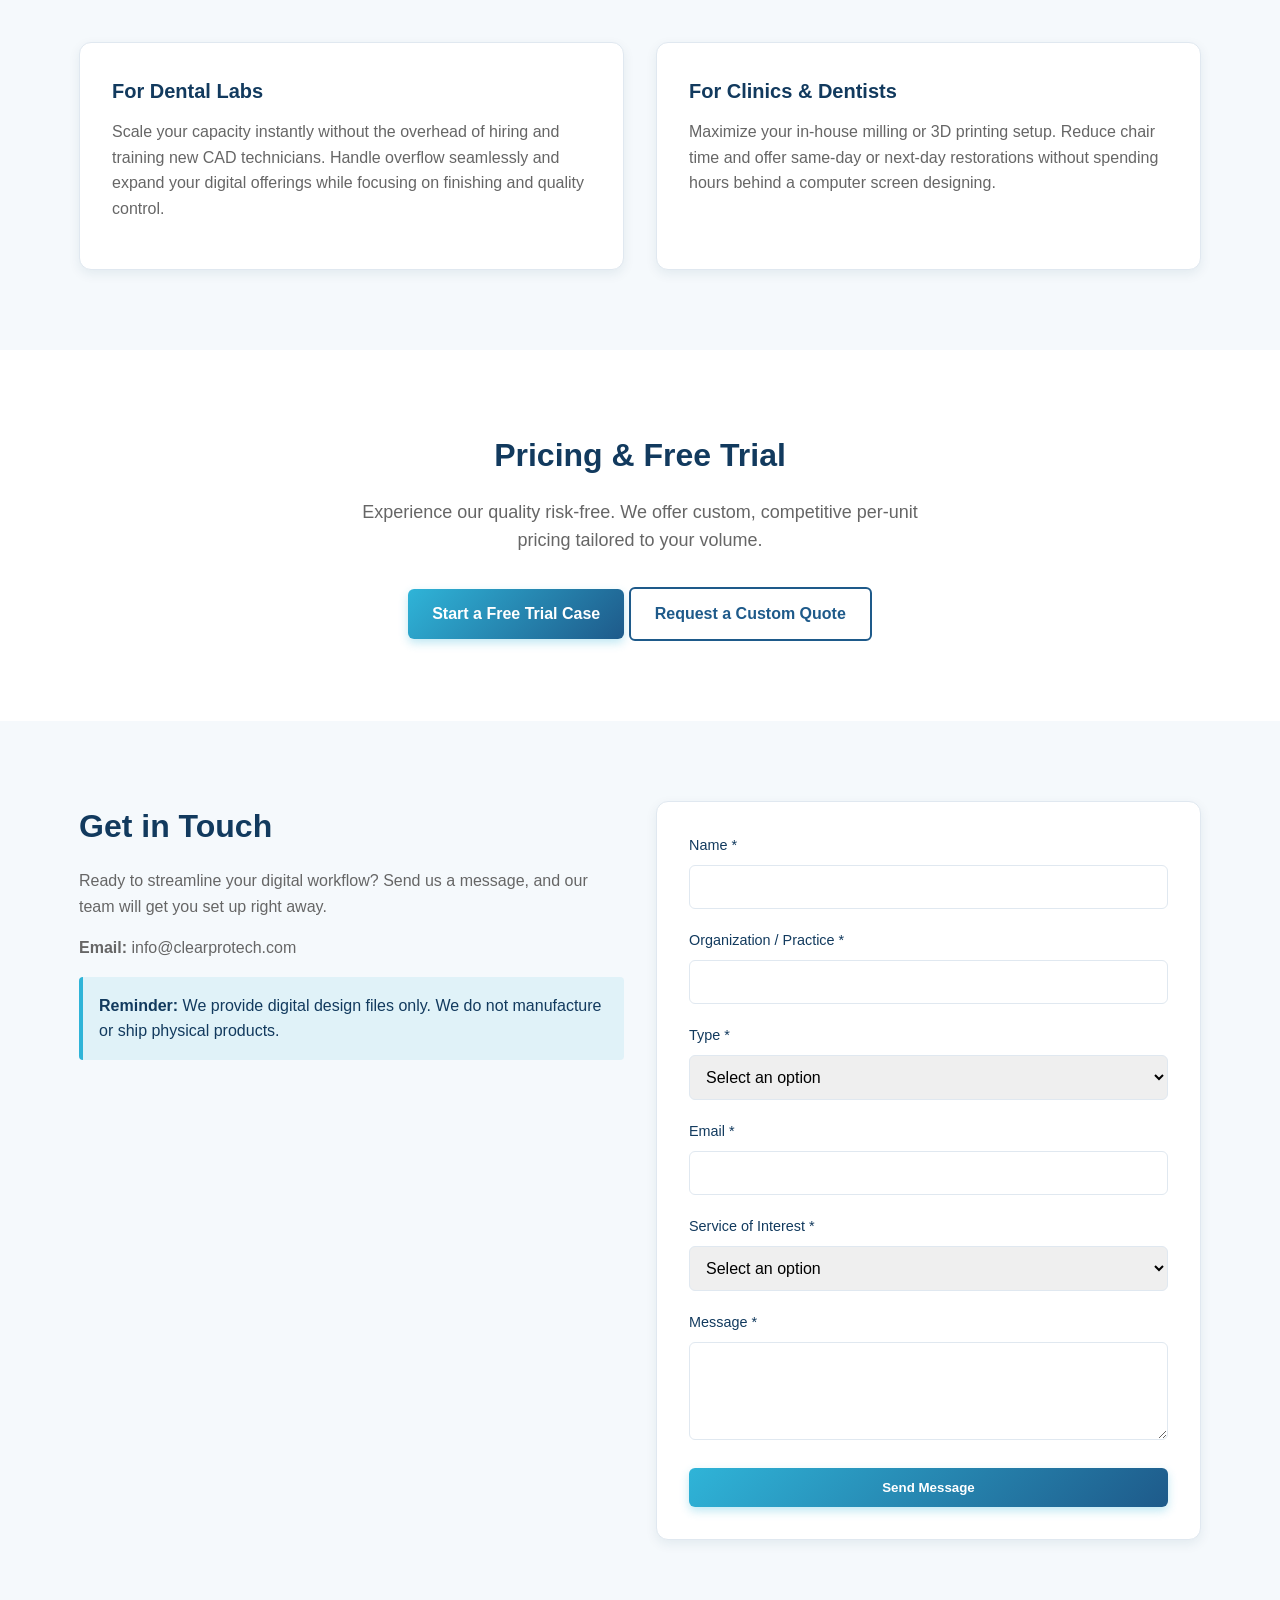
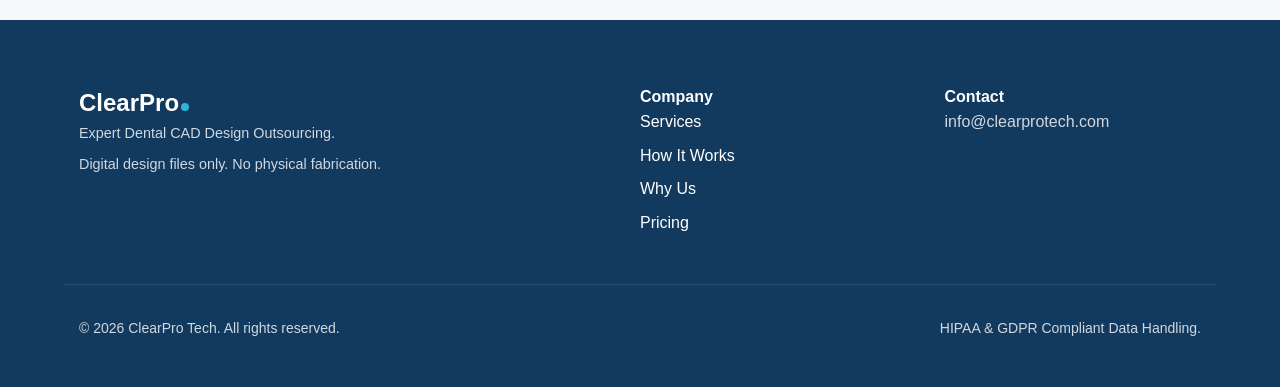
==== commit f8b70681: "SEO: add Organization JSON-LD structured data (logo) for Google Search" ====
--- a/index.html
+++ b/index.html
@@ -15,6 +15,30 @@
     <link href="https://fonts.googleapis.com/css2?family=Inter:wght@300;400;500;600;700&display=swap" rel="stylesheet">
     <link rel="stylesheet" href="style.css">
     <script defer src="script.js"></script>
+    <script type="application/ld+json">
+{
+  "@context": "https://schema.org",
+  "@type": "Organization",
+  "name": "ClearPro Tech",
+  "alternateName": "ClearPro",
+  "legalName": "ClearPro Tech",
+  "url": "https://clearprotech.com",
+  "logo": "https://www.clearprotech.com/assets/logo.png",
+  "image": "https://www.clearprotech.com/assets/logo.png",
+  "email": "info@clearprotech.com",
+  "description": "Design-only dental CAD outsourcing for dental labs and clinics. Crowns, bridges, implants, aligners, dentures and surgical guides, delivered in 12-24 hours.",
+  "areaServed": "Worldwide",
+  "knowsAbout": [
+    "Dental CAD Design",
+    "exocad",
+    "3Shape",
+    "Crown and Bridge Design",
+    "Implant Design",
+    "Clear Aligner Design",
+    "Digital Smile Design"
+  ]
+}
+</script>
 </head>
 <body>
     <header id="main-header">
--- a/style.css
+++ b/style.css
@@ -132,4 +132,15 @@
     .nav-links { flex-direction: column; margin: 0 0 1.5rem 0; width: 100%; align-items: center; gap: 1.5rem; }
     .hero-ctas { flex-direction: column; }
     .footer-bottom { flex-direction: column; align-items: center; gap: 1rem; text-align: center; }
-}+}
+
+/* Logo image + inline SVG media (fix: missing logo & broken images) */
+.logo-img { height: 40px; width: auto; display: block; }
+.hero-image .hero-svg, .image-wrapper .section-svg { width: 100%; height: auto; display: block; border-radius: 12px; }
+.hero-image .hero-svg { box-shadow: var(--shadow); }
+.image-wrapper .section-svg { box-shadow: 0 10px 30px rgba(0,0,0,0.3); }
+.footer-brand .logo-text { color: var(--white); }
+@media (max-width: 992px) {
+    .hero-image { max-width: 460px; margin: 2rem auto 0; }
+    .image-wrapper { max-width: 500px; margin: 0 auto; }
+}
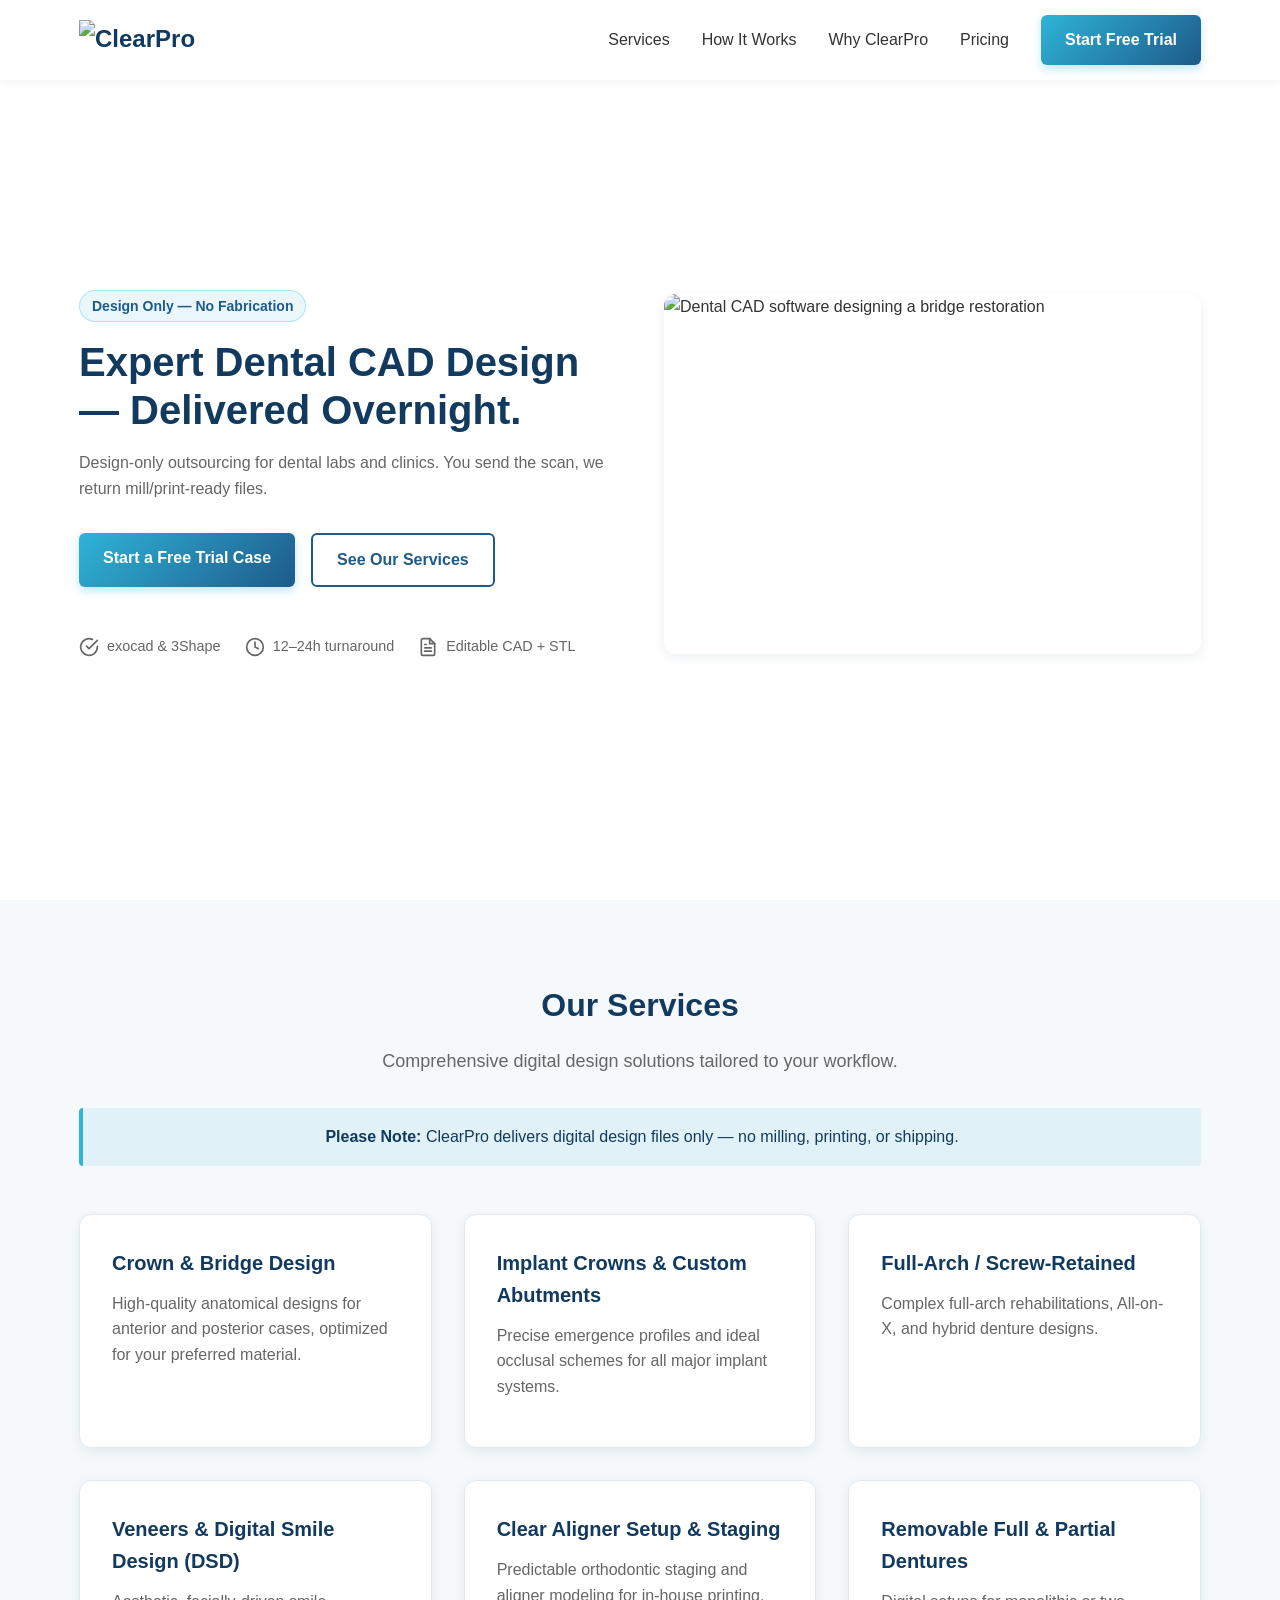
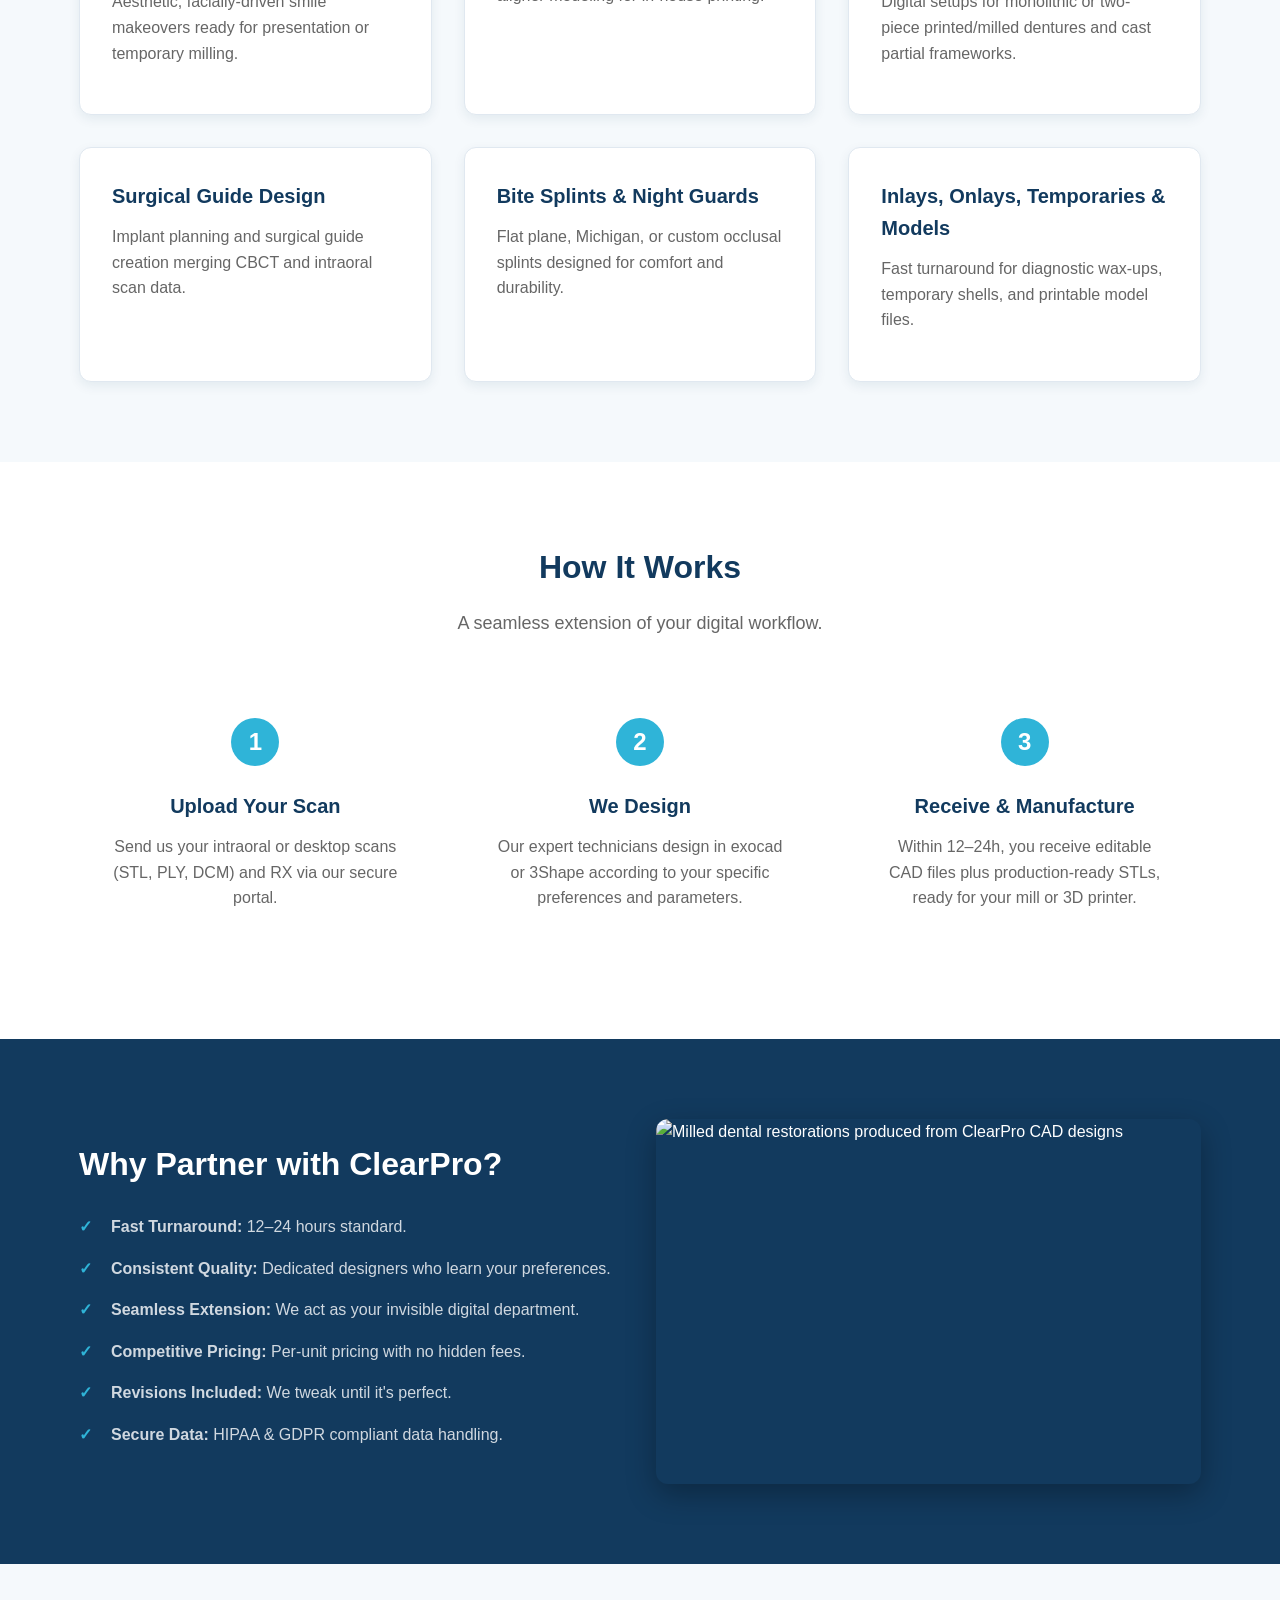
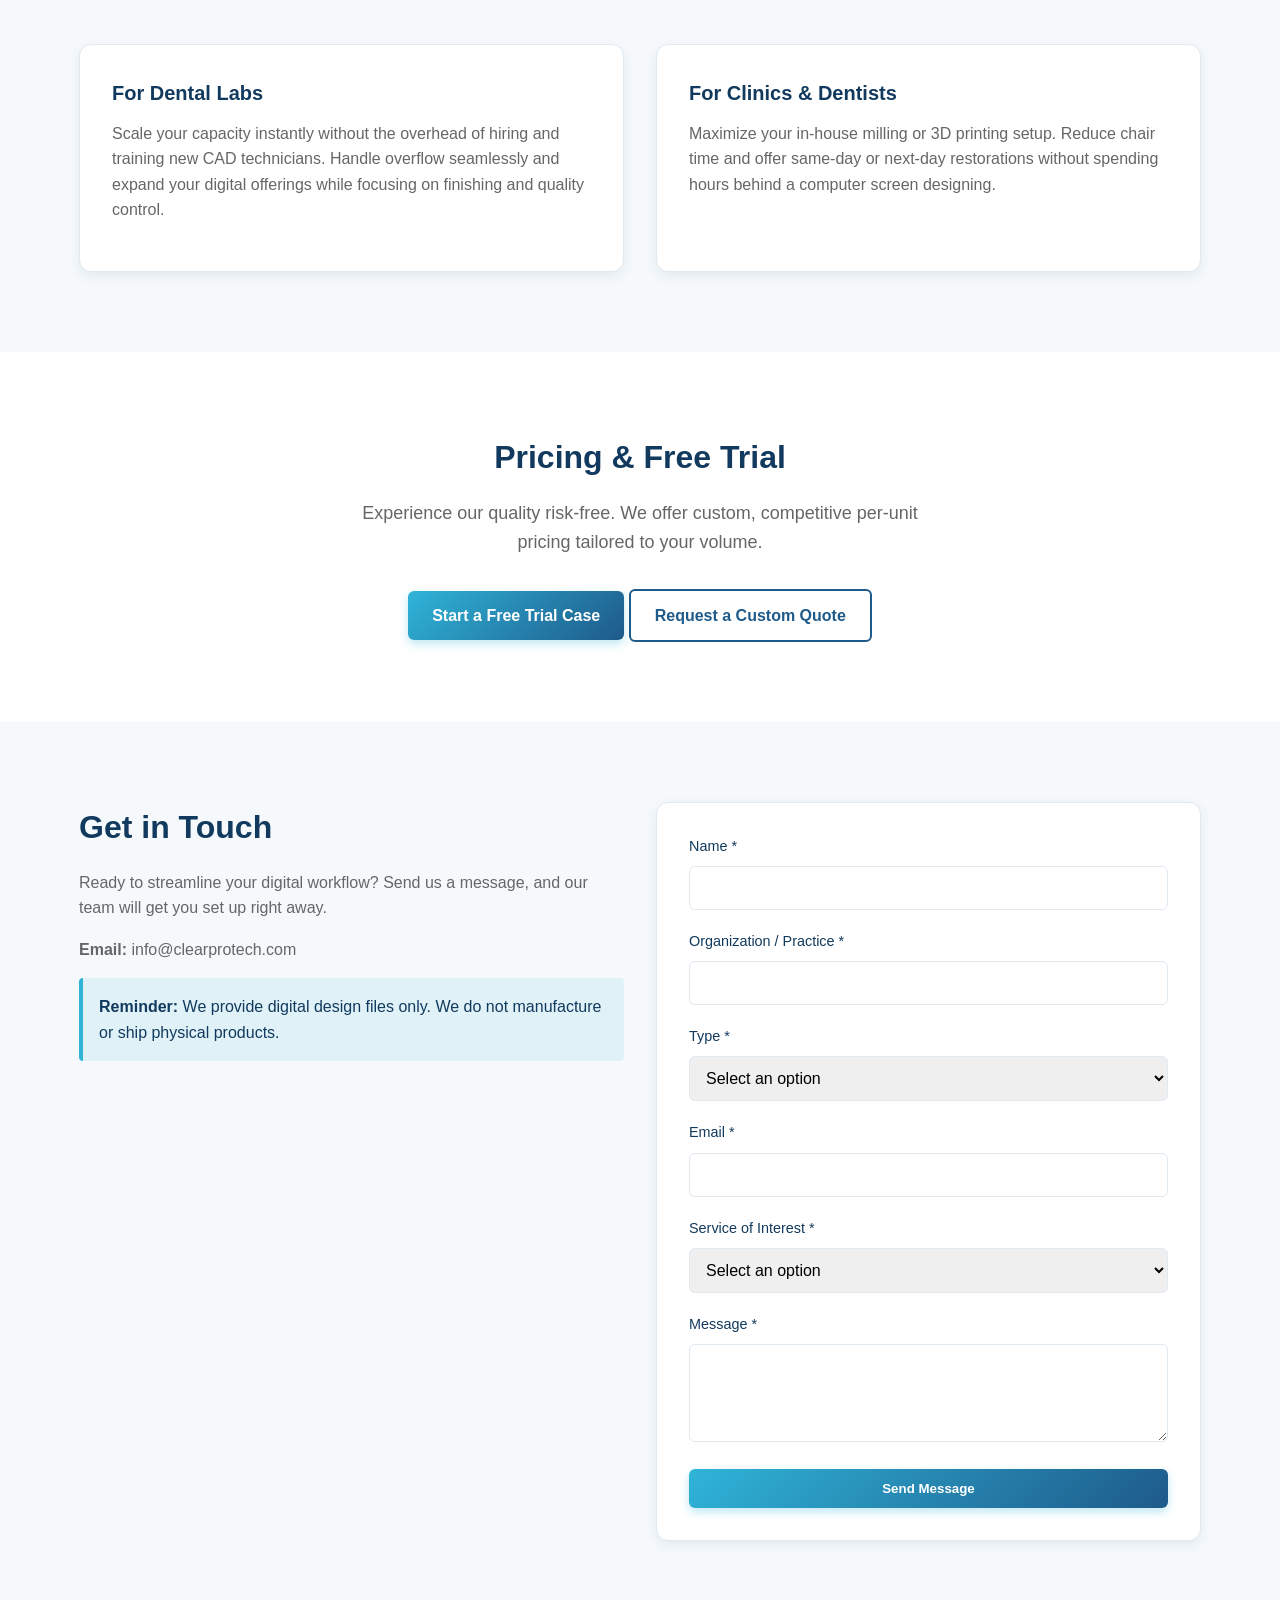
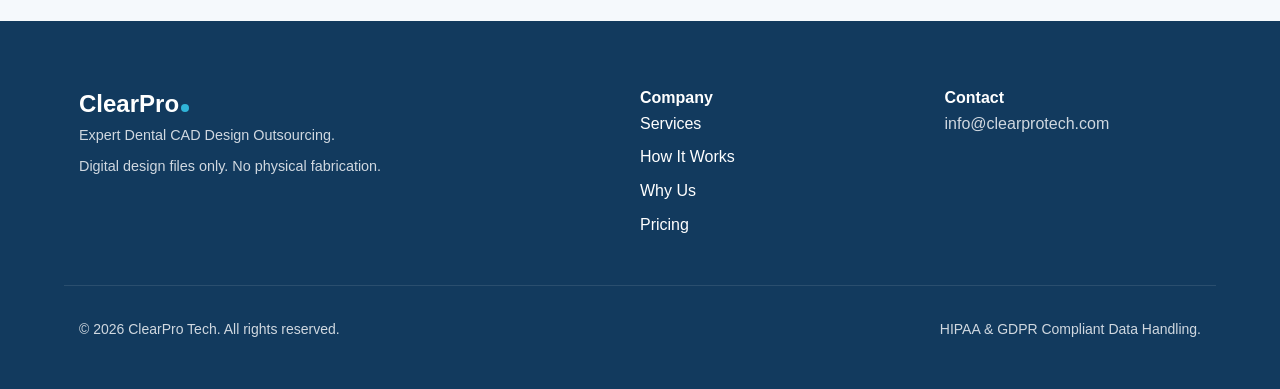
==== commit 5823426d: "Replace fabricated hero/section SVGs with real dental CAD photos" ====
--- a/index.html
+++ b/index.html
@@ -79,26 +79,7 @@
                     </div>
                 </div>
                 <div class="hero-image fade-in-up delay-1">
-                    <svg class="hero-svg" viewBox="0 0 800 600" preserveAspectRatio="xMidYMid meet" role="img" aria-label="Abstract dental CAD design visualization" xmlns="http://www.w3.org/2000/svg">
-                        <defs>
-                            <linearGradient id="heroBg" x1="0" y1="0" x2="1" y2="1"><stop offset="0" stop-color="#0A2238"/><stop offset="1" stop-color="#123A5E"/></linearGradient>
-                            <linearGradient id="heroTooth" x1="0" y1="0" x2="0" y2="1"><stop offset="0" stop-color="#7FD8E8"/><stop offset="1" stop-color="#2FB4D8"/></linearGradient>
-                            <pattern id="heroGrid" width="40" height="40" patternUnits="userSpaceOnUse"><path d="M40 0H0V40" fill="none" stroke="#1E5A8A" stroke-width="1" opacity="0.35"/></pattern>
-                        </defs>
-                        <rect width="800" height="600" rx="24" fill="url(#heroBg)"/>
-                        <rect width="800" height="600" rx="24" fill="url(#heroGrid)"/>
-                        <g transform="translate(400 265)">
-                            <path d="M0 -150 C -70 -150 -120 -110 -120 -50 C -120 10 -95 60 -80 120 C -70 160 -35 170 -25 120 C -18 85 -8 85 0 85 C 8 85 18 85 25 120 C 35 170 70 160 80 120 C 95 60 120 10 120 -50 C 120 -110 70 -150 0 -150 Z" fill="url(#heroTooth)"/>
-                            <g stroke="#0A2238" stroke-width="1.6" opacity="0.4" fill="none">
-                                <path d="M-120 -50 L120 -50"/><path d="M-100 20 L100 20"/><path d="M0 -150 L0 85"/>
-                                <path d="M-60 -142 L-42 160"/><path d="M60 -142 L42 160"/>
-                                <path d="M-120 -50 L0 -150 L120 -50 L60 92 L-60 92 Z"/>
-                            </g>
-                        </g>
-                        <g fill="#2FB4D8">
-                            <circle cx="250" cy="470" r="9" opacity="0.55"/><circle cx="303" cy="496" r="11" opacity="0.72"/><circle cx="358" cy="513" r="13" opacity="0.88"/><circle cx="418" cy="517" r="14"/><circle cx="478" cy="508" r="13" opacity="0.88"/><circle cx="531" cy="489" r="11" opacity="0.72"/><circle cx="580" cy="464" r="9" opacity="0.55"/>
-                        </g>
-                    </svg>
+                    <img class="hero-svg" src="https://upload.wikimedia.org/wikipedia/commons/7/7b/WorkNC-dental_bridge.jpg" alt="Dental CAD software designing a bridge restoration" width="1162" height="778" loading="eager">
                 </div>
             </div>
         </section>
@@ -192,22 +173,7 @@
                         </ul>
                     </div>
                     <div class="fade-in-up delay-1 image-wrapper">
-                        <svg class="section-svg" viewBox="0 0 600 400" preserveAspectRatio="xMidYMid meet" role="img" aria-label="Dental CAD software running on a monitor" xmlns="http://www.w3.org/2000/svg">
-                            <defs>
-                                <linearGradient id="scr" x1="0" y1="0" x2="1" y2="1"><stop offset="0" stop-color="#F5F9FC"/><stop offset="1" stop-color="#E0E8F0"/></linearGradient>
-                                <linearGradient id="secTooth" x1="0" y1="0" x2="0" y2="1"><stop offset="0" stop-color="#2FB4D8"/><stop offset="1" stop-color="#1E5A8A"/></linearGradient>
-                            </defs>
-                            <rect x="60" y="40" width="480" height="288" rx="14" fill="#0A2238"/>
-                            <rect x="78" y="58" width="444" height="230" rx="6" fill="url(#scr)"/>
-                            <circle cx="98" cy="76" r="5" fill="#2FB4D8"/><circle cx="114" cy="76" r="5" fill="#7FD8E8"/><circle cx="130" cy="76" r="5" fill="#B7C6D6"/>
-                            <g transform="translate(268 182)">
-                                <path d="M0 -70 C -34 -70 -58 -52 -58 -22 C -58 8 -46 34 -38 62 C -33 80 -16 84 -12 60 C -9 44 -4 44 0 44 C 4 44 9 44 12 60 C 16 84 33 80 38 62 C 46 34 58 8 58 -22 C 58 -52 34 -70 0 -70 Z" fill="url(#secTooth)"/>
-                                <g stroke="#FFFFFF" stroke-width="1.2" opacity="0.55" fill="none"><path d="M-58 -22 L58 -22"/><path d="M0 -70 L0 44"/><path d="M-40 52 L40 52"/></g>
-                            </g>
-                            <g><rect x="360" y="120" width="120" height="10" rx="5" fill="#1E5A8A"/><rect x="360" y="145" width="92" height="10" rx="5" fill="#2FB4D8"/><rect x="360" y="170" width="106" height="10" rx="5" fill="#7FD8E8"/><rect x="360" y="205" width="120" height="34" rx="8" fill="#2FB4D8"/></g>
-                            <rect x="270" y="328" width="60" height="26" fill="#0A2238"/>
-                            <rect x="218" y="354" width="164" height="12" rx="6" fill="#0A2238"/>
-                        </svg>
+                        <img class="section-svg" src="https://upload.wikimedia.org/wikipedia/commons/1/14/Disc_with_dental_implants_made_with_WorkNC.jpg" alt="Milled dental restorations produced from ClearPro CAD designs" width="1162" height="778" loading="lazy">
                     </div>
                 </div>
             </div>
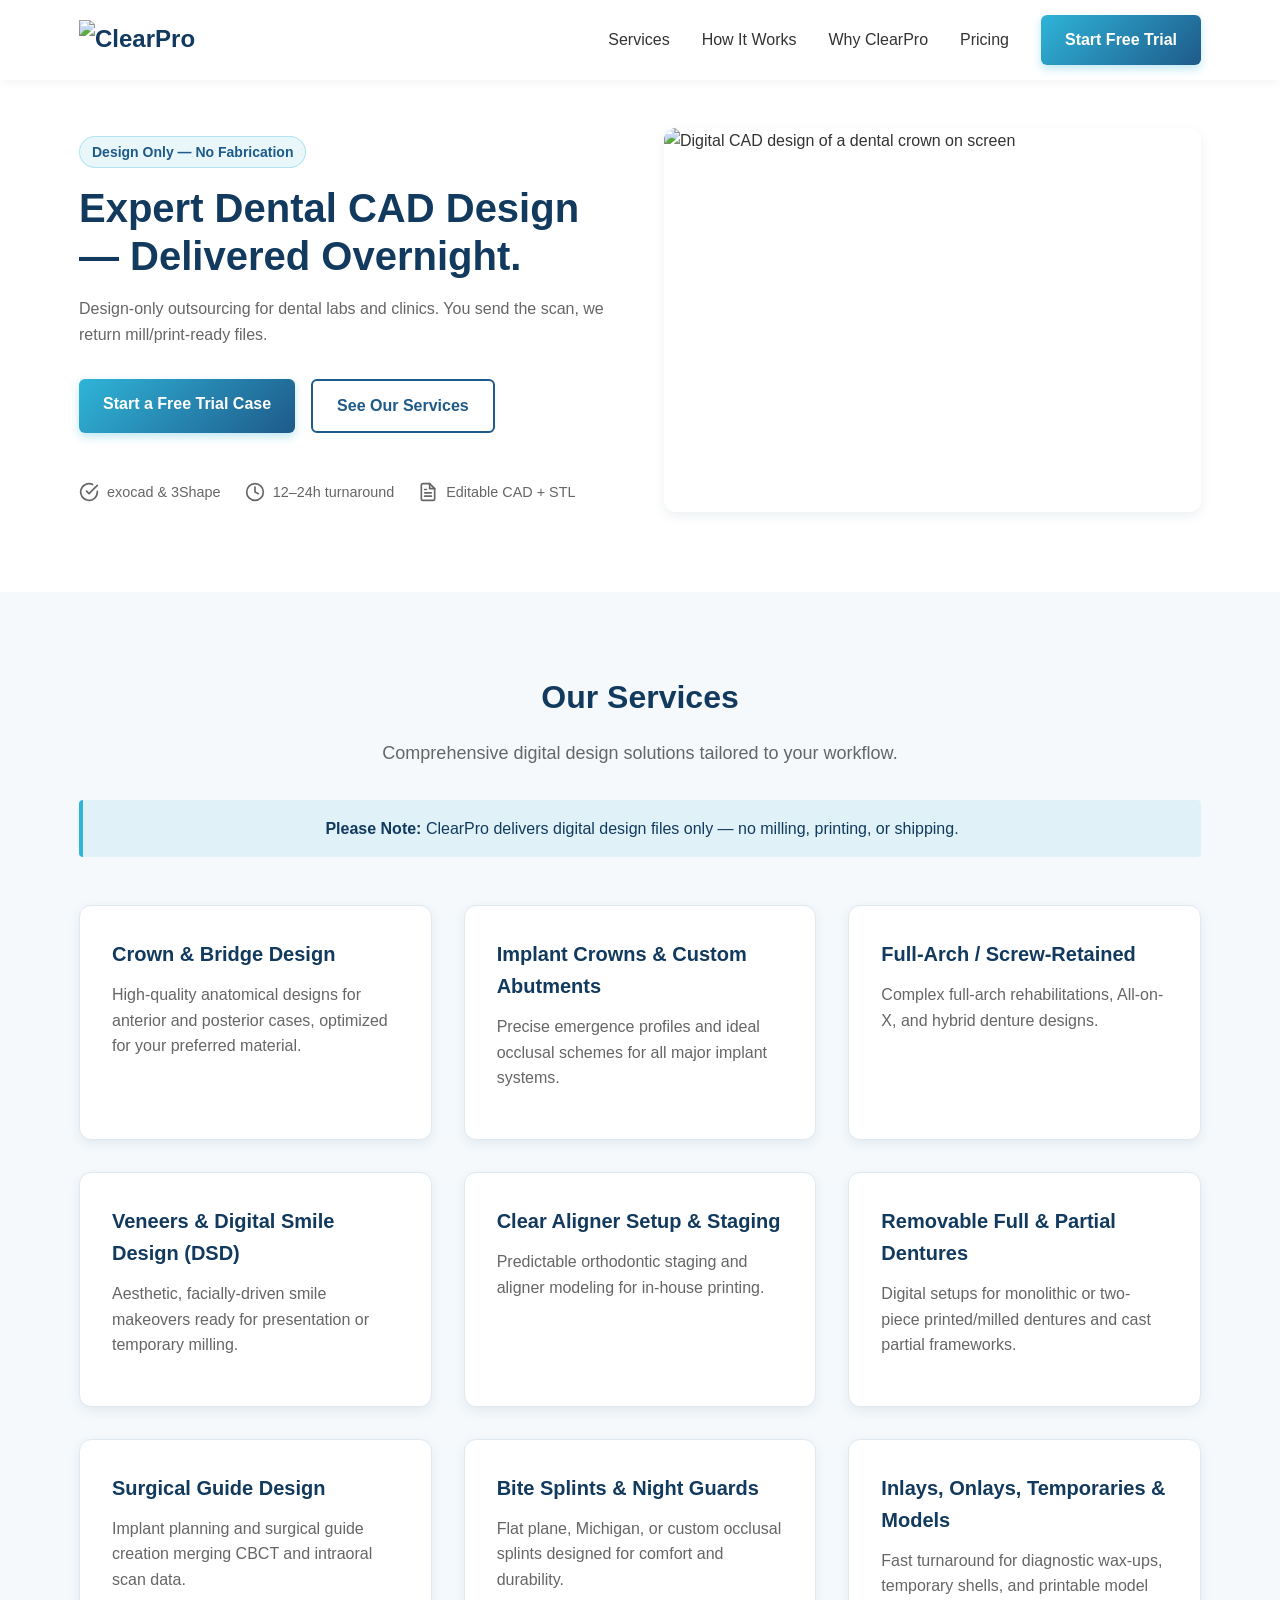
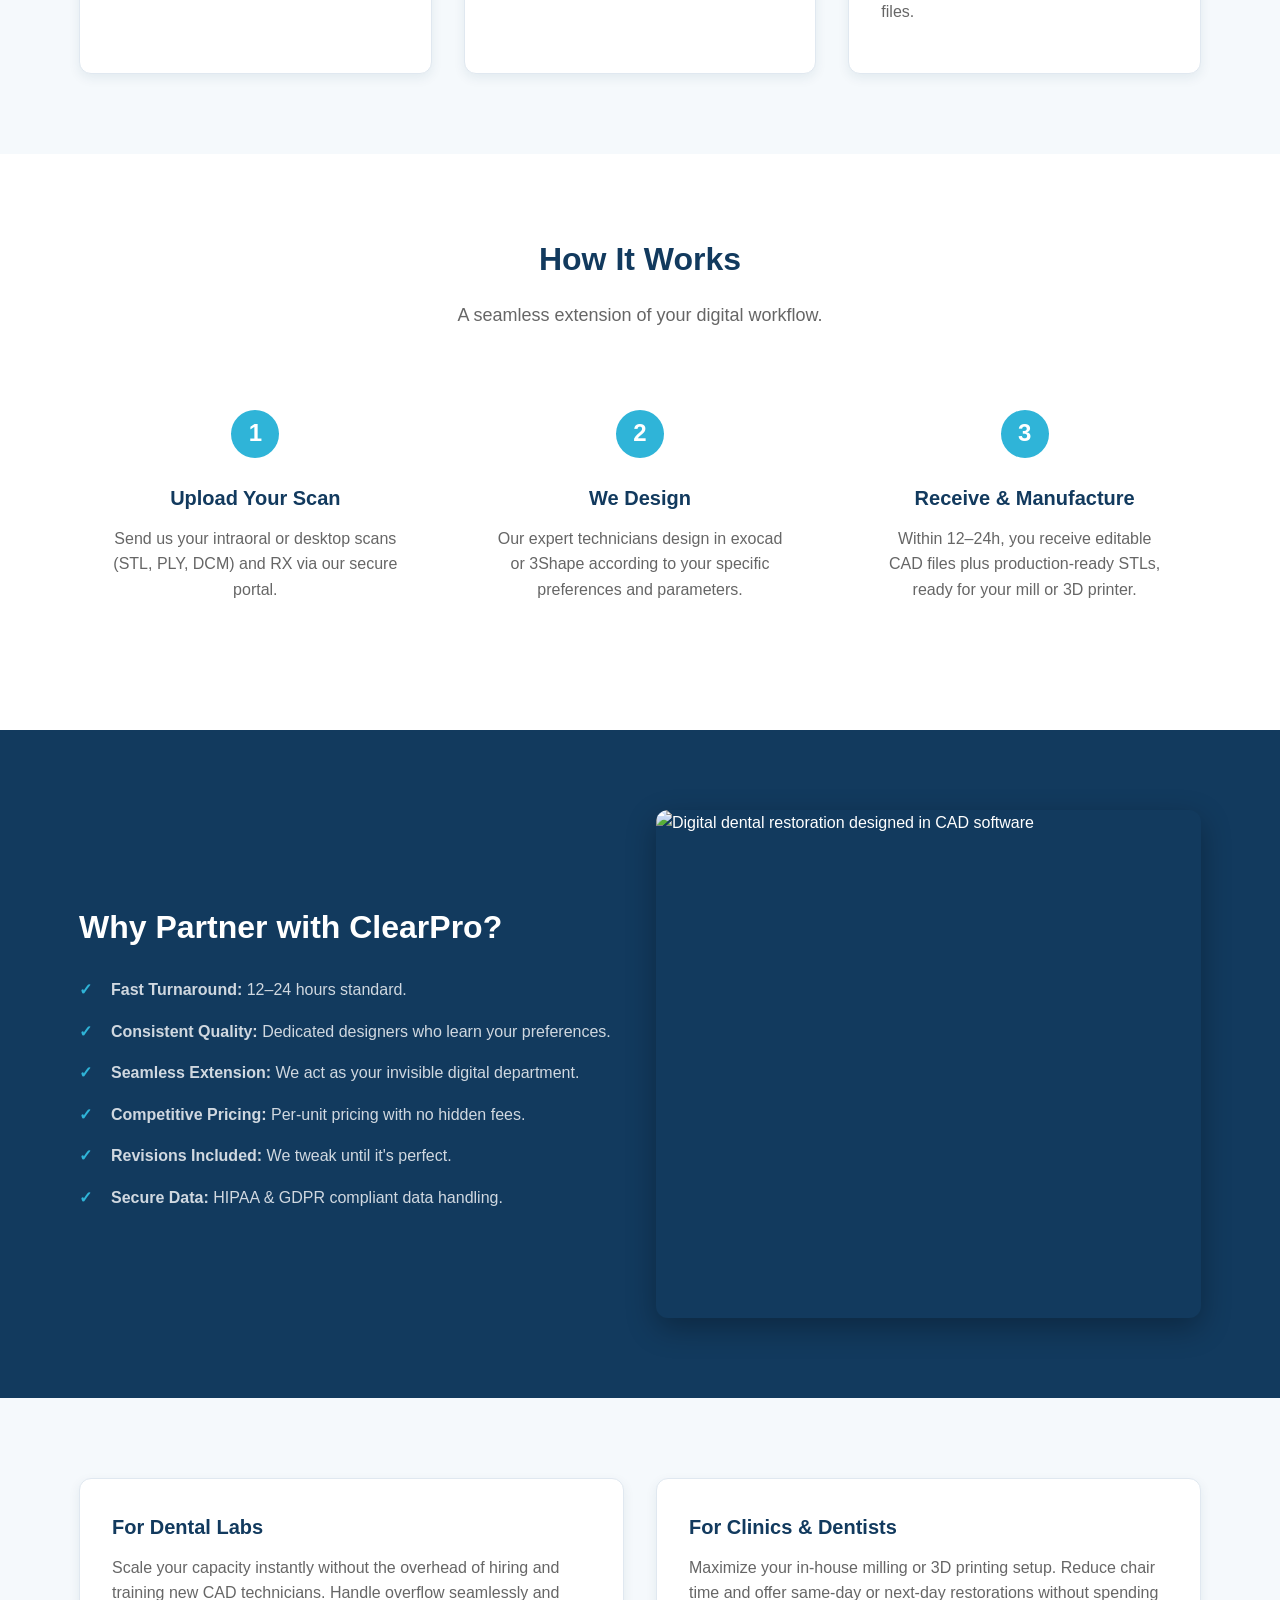
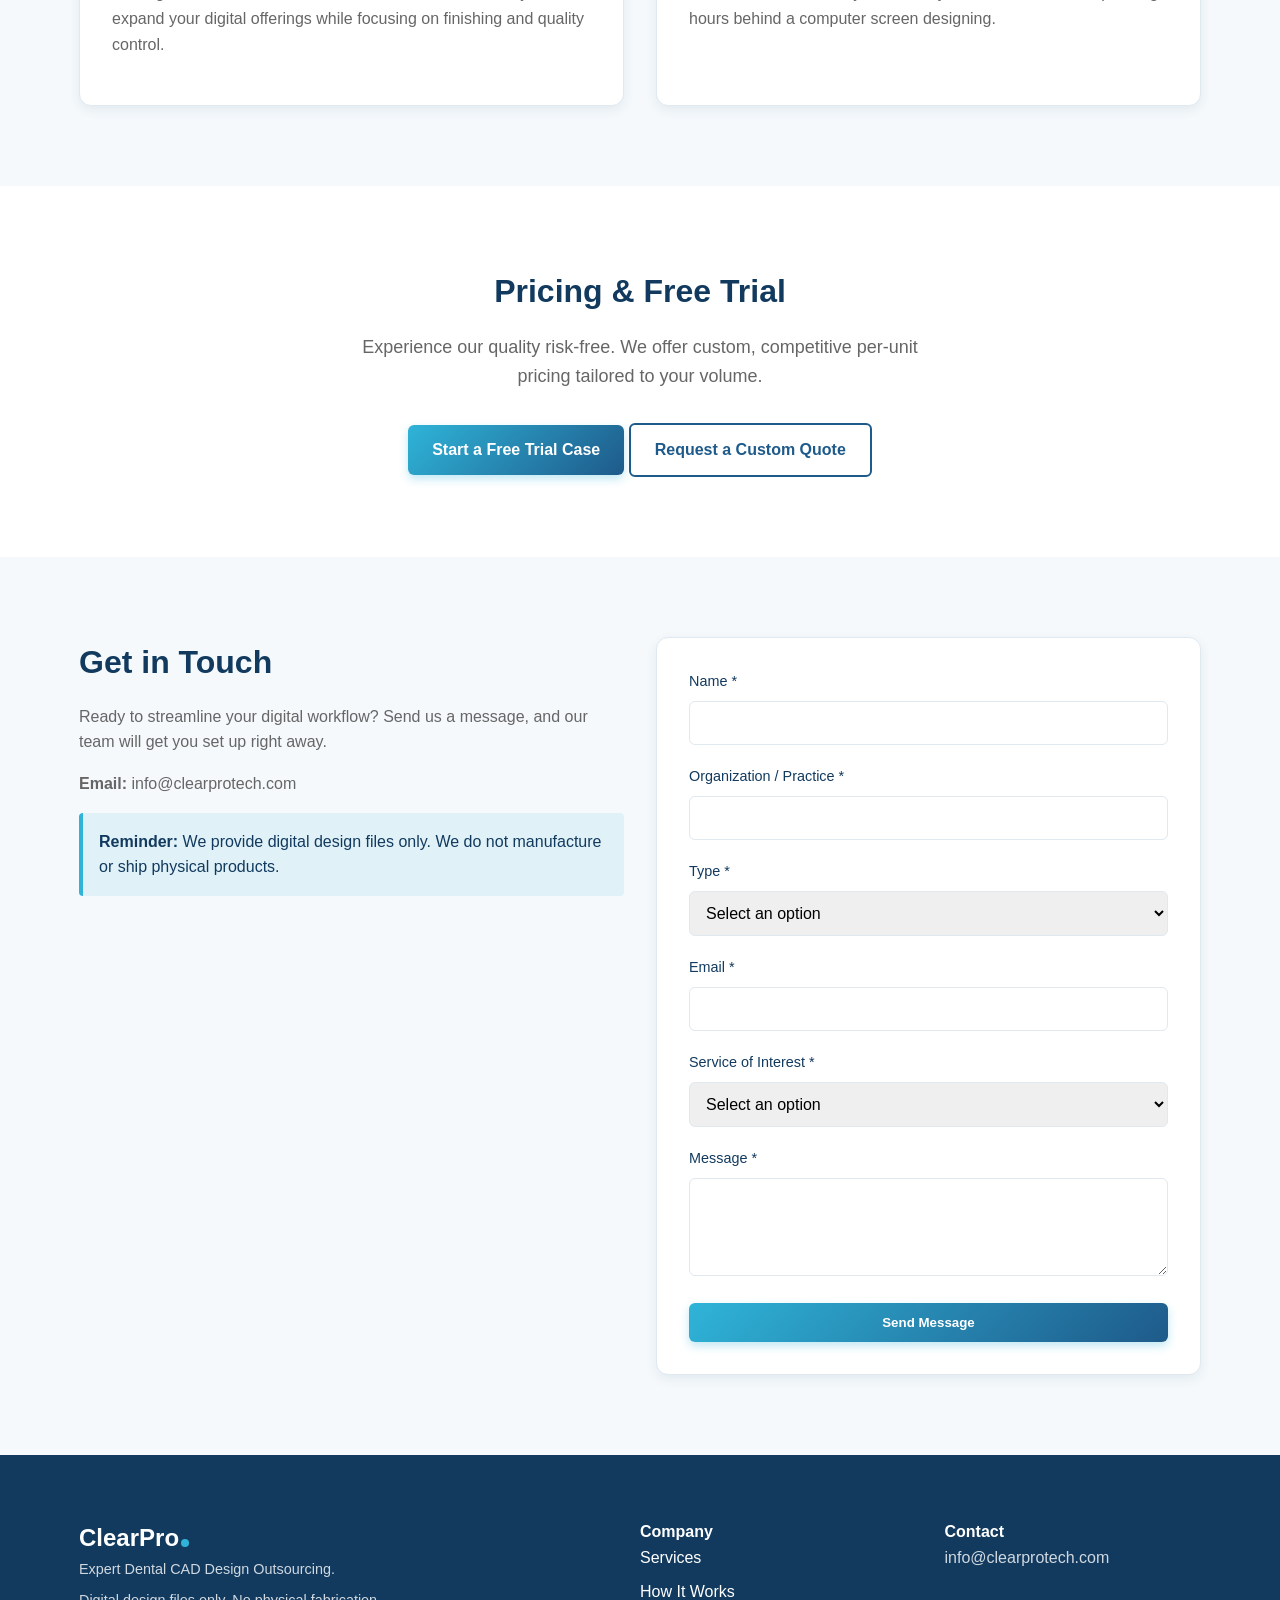
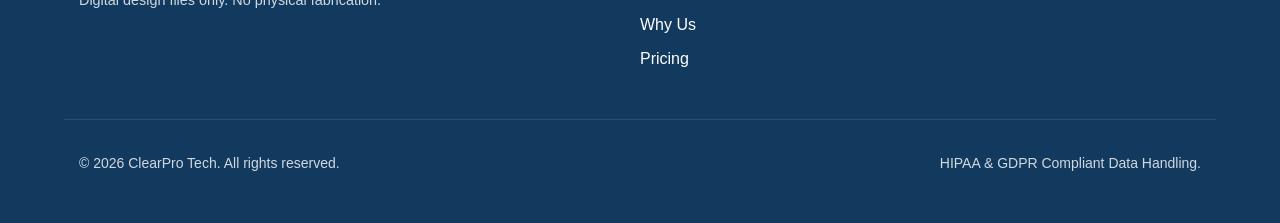
==== commit 5fd95d87: "Use design-only CAD images (crown modelling), remove milling photos" ====
--- a/index.html
+++ b/index.html
@@ -79,7 +79,7 @@
                     </div>
                 </div>
                 <div class="hero-image fade-in-up delay-1">
-                    <img class="hero-svg" src="https://upload.wikimedia.org/wikipedia/commons/7/7b/WorkNC-dental_bridge.jpg" alt="Dental CAD software designing a bridge restoration" width="1162" height="778" loading="eager">
+                    <img class="hero-svg" src="https://upload.wikimedia.org/wikipedia/commons/a/a0/CAD_Modellation_der_Infix%C2%AE-Krone.jpg" alt="Digital CAD design of a dental crown on screen" width="1100" height="786" loading="eager">
                 </div>
             </div>
         </section>
@@ -173,7 +173,7 @@
                         </ul>
                     </div>
                     <div class="fade-in-up delay-1 image-wrapper">
-                        <img class="section-svg" src="https://upload.wikimedia.org/wikipedia/commons/1/14/Disc_with_dental_implants_made_with_WorkNC.jpg" alt="Milled dental restorations produced from ClearPro CAD designs" width="1162" height="778" loading="lazy">
+                        <img class="section-svg" src="https://upload.wikimedia.org/wikipedia/commons/d/d8/Digital_verblendete_Ger%C3%BCststruktur.jpg" alt="Digital dental restoration designed in CAD software" width="769" height="716" loading="lazy">
                     </div>
                 </div>
             </div>
--- a/style.css
+++ b/style.css
@@ -70,7 +70,7 @@
 .hamburger::after { bottom: -6px; }
 
 /* Hero */
-#hero { padding: 8rem 0 5rem; min-height: 100vh; display: flex; align-items: center; }
+#hero { padding: 8rem 0 5rem; display: flex; align-items: center; }
 .hero-container { display: grid; grid-template-columns: 1fr 1fr; gap: 3rem; align-items: center; }
 .hero-ctas { display: flex; gap: 1rem; margin-top: 2rem; }
 .trust-strip { margin-top: 3rem; display: flex; flex-wrap: wrap; gap: 1.5rem; color: var(--text-muted); font-size: 0.9rem; font-weight: 500; }
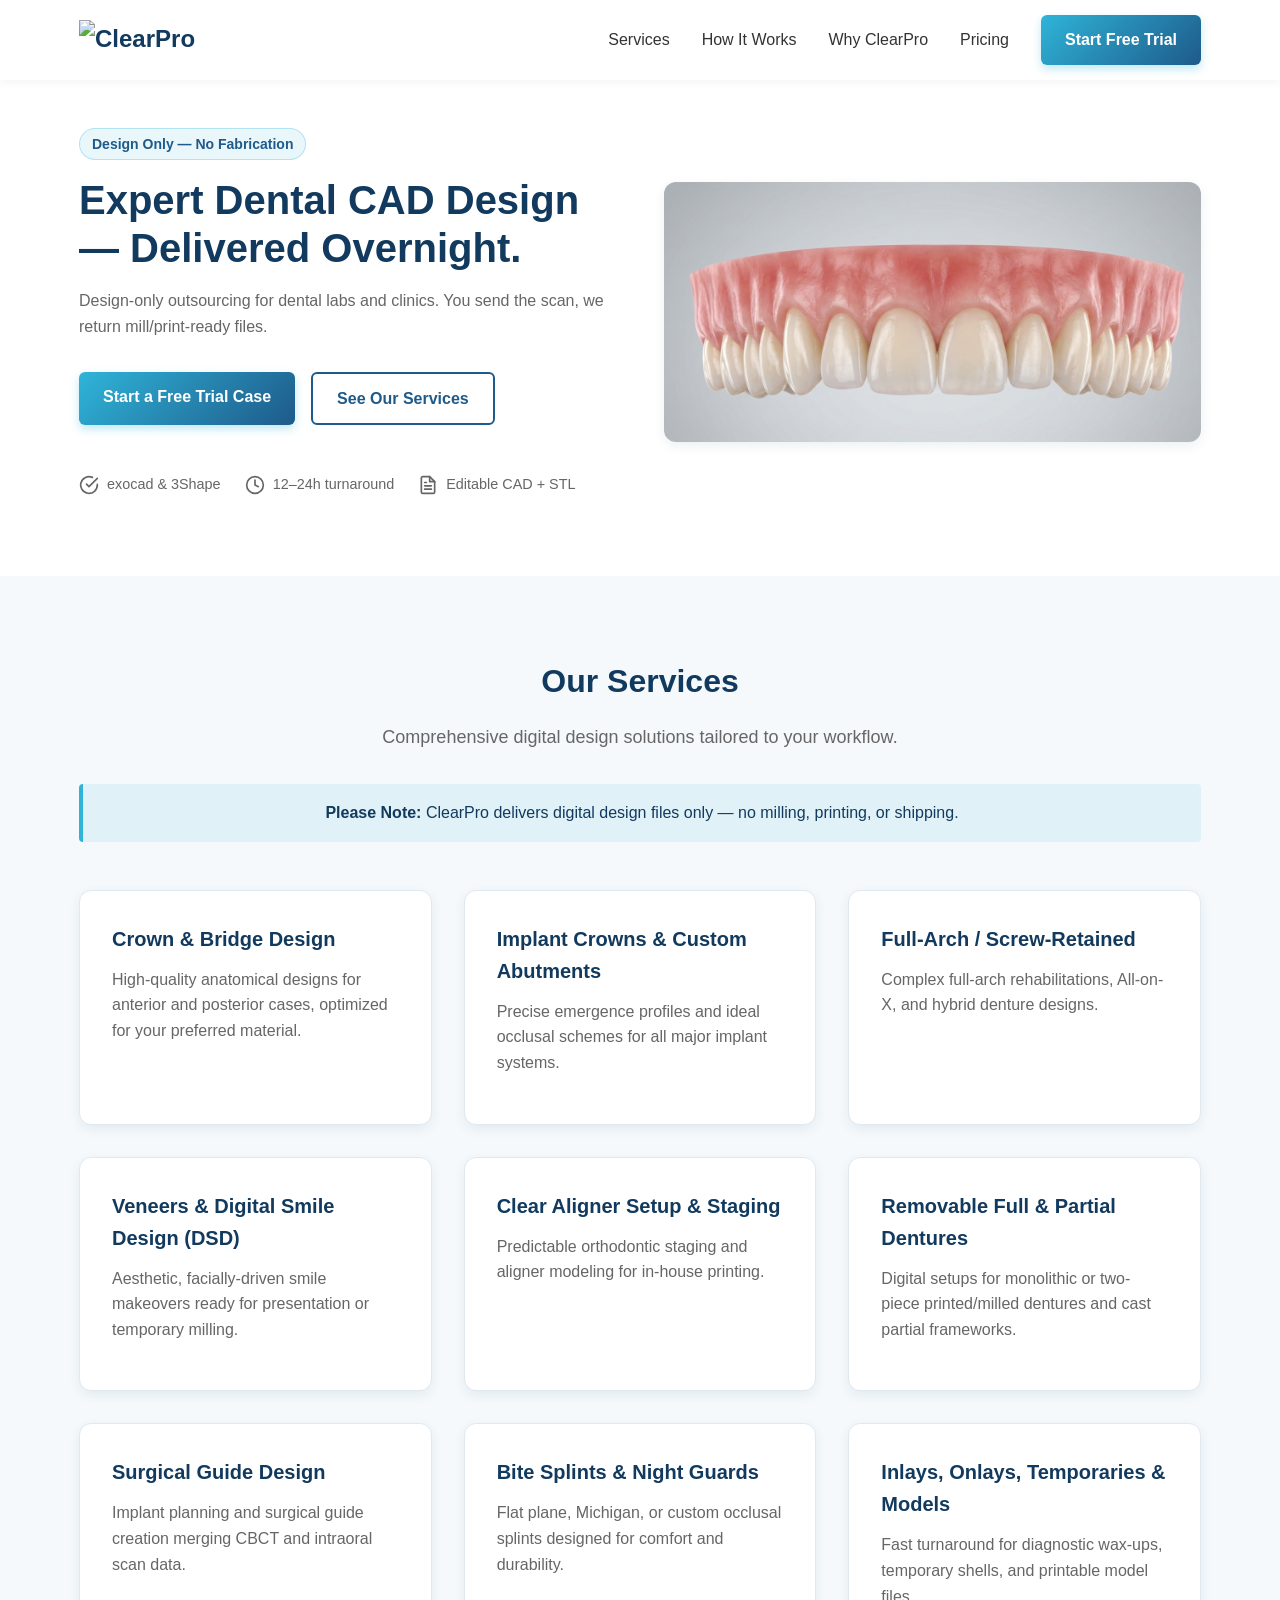
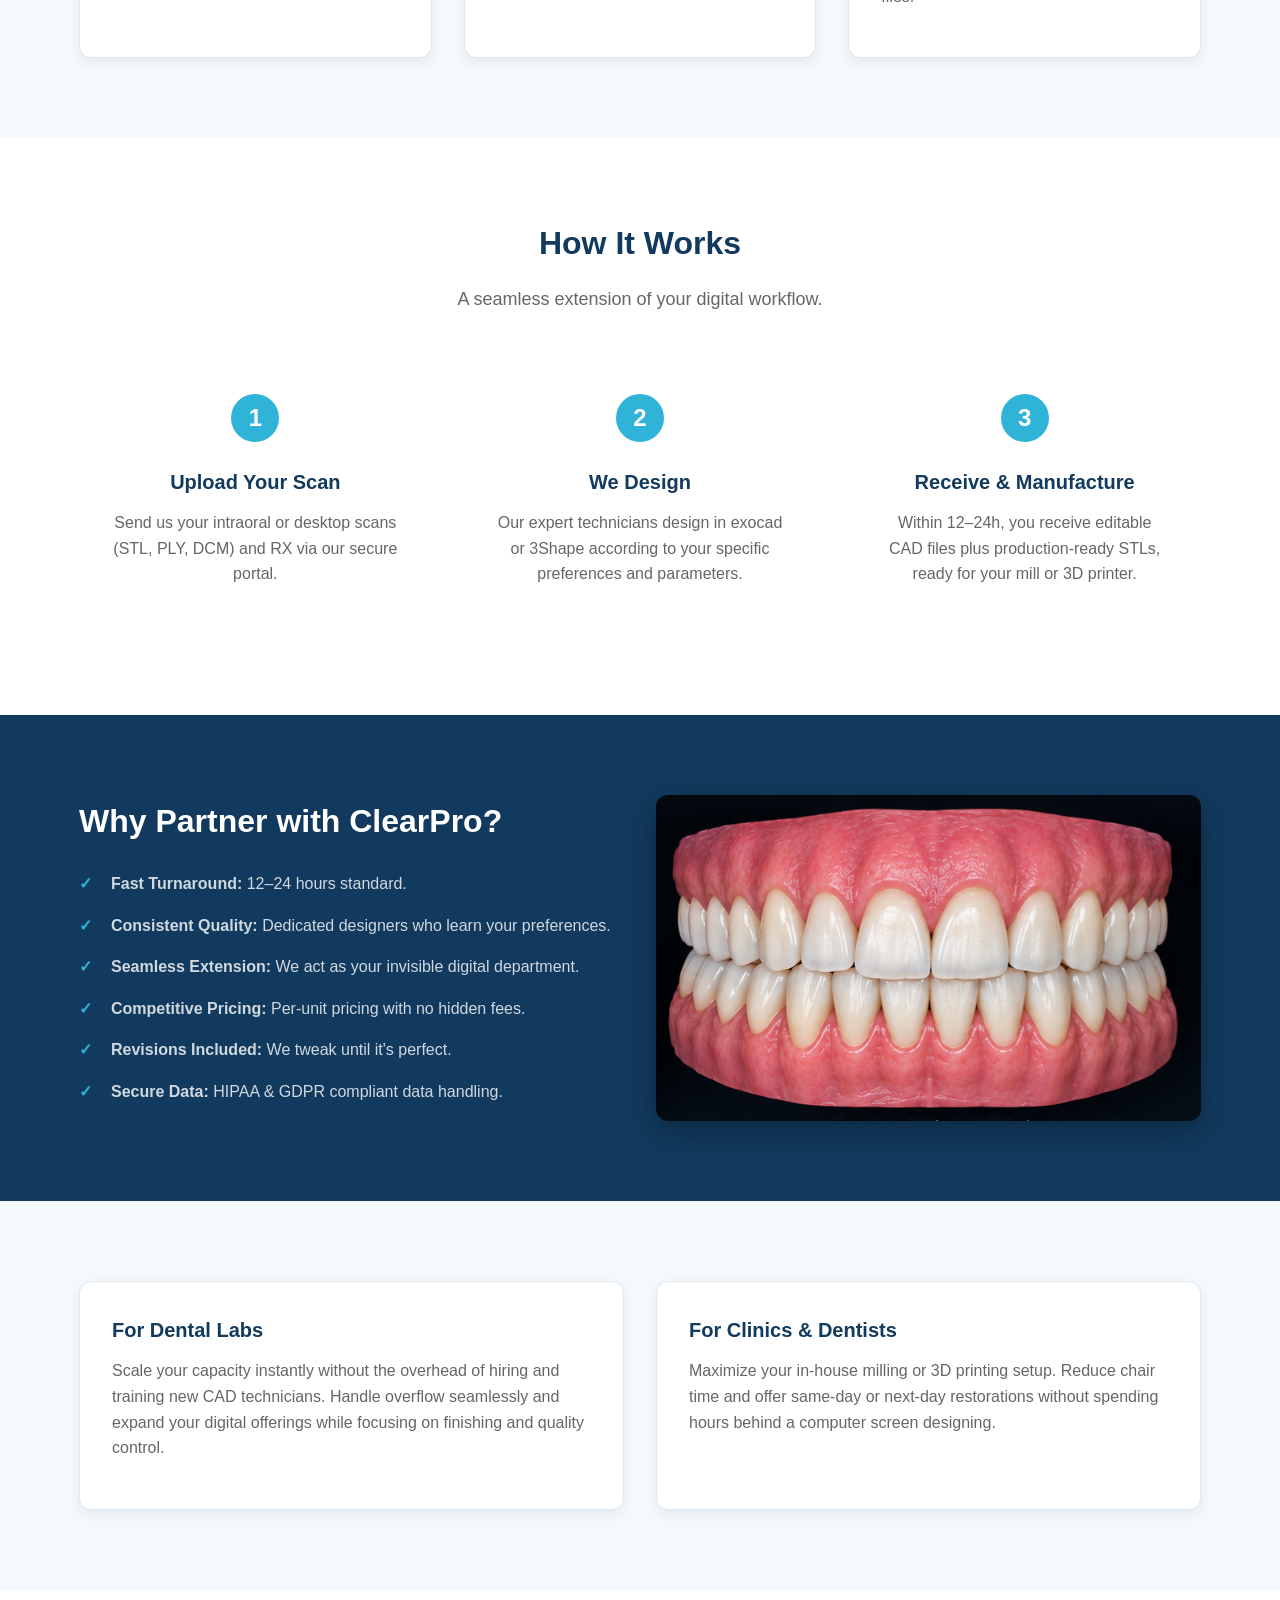
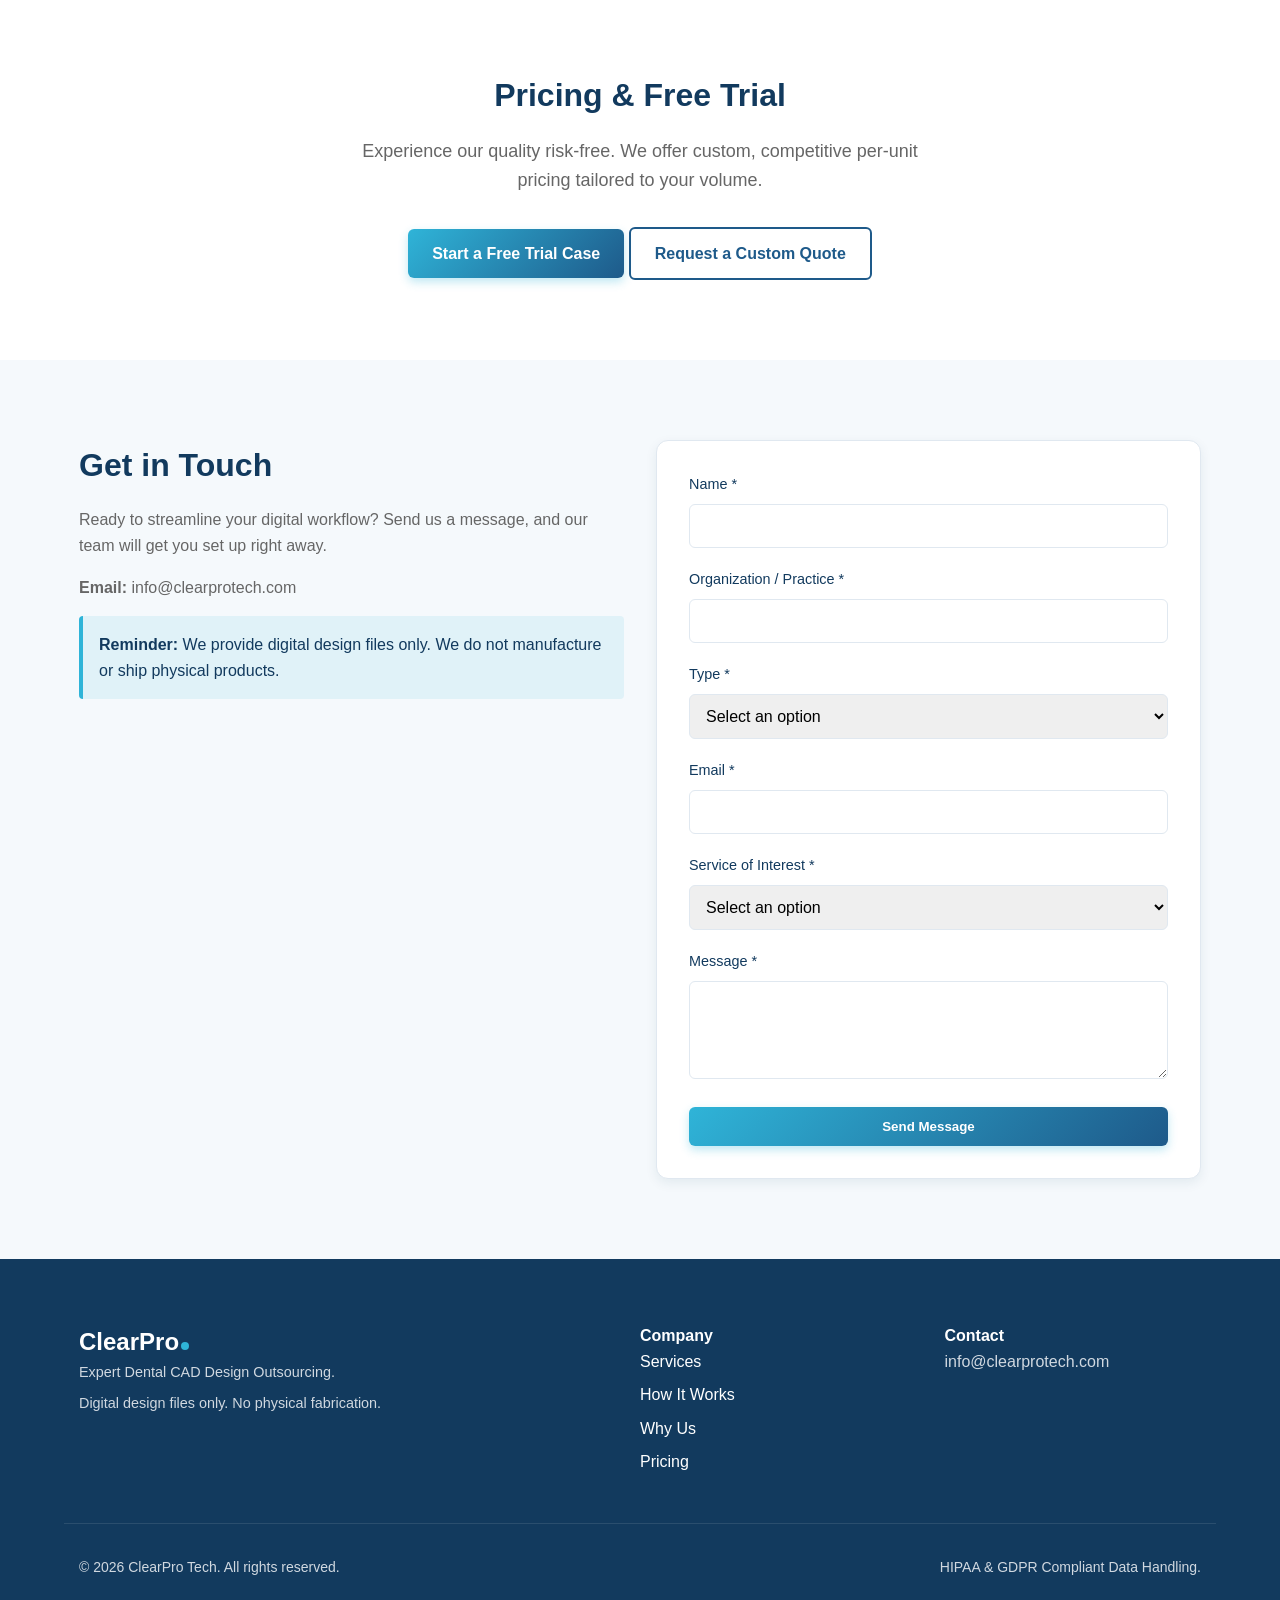
==== commit a10819c4: "Swap hero/section to uploaded assets (hero-arch.png, occlusion-map.png), remove Wikimedia images" ====
--- a/index.html
+++ b/index.html
@@ -79,7 +79,7 @@
                     </div>
                 </div>
                 <div class="hero-image fade-in-up delay-1">
-                    <img class="hero-svg" src="https://upload.wikimedia.org/wikipedia/commons/a/a0/CAD_Modellation_der_Infix%C2%AE-Krone.jpg" alt="Digital CAD design of a dental crown on screen" width="1100" height="786" loading="eager">
+                    <img class="hero-svg" src="/assets/hero-arch.png" alt="Digitally designed full dental arch prosthetic - ClearPro Tech CAD design" width="1265" height="612" loading="eager">
                 </div>
             </div>
         </section>
@@ -173,7 +173,7 @@
                         </ul>
                     </div>
                     <div class="fade-in-up delay-1 image-wrapper">
-                        <img class="section-svg" src="https://upload.wikimedia.org/wikipedia/commons/d/d8/Digital_verblendete_Ger%C3%BCststruktur.jpg" alt="Digital dental restoration designed in CAD software" width="769" height="716" loading="lazy">
+                        <img class="section-svg" src="/assets/occlusion-map.png" alt="Occlusion analysis of a digitally designed dental restoration" width="676" height="405" loading="lazy">
                     </div>
                 </div>
             </div>
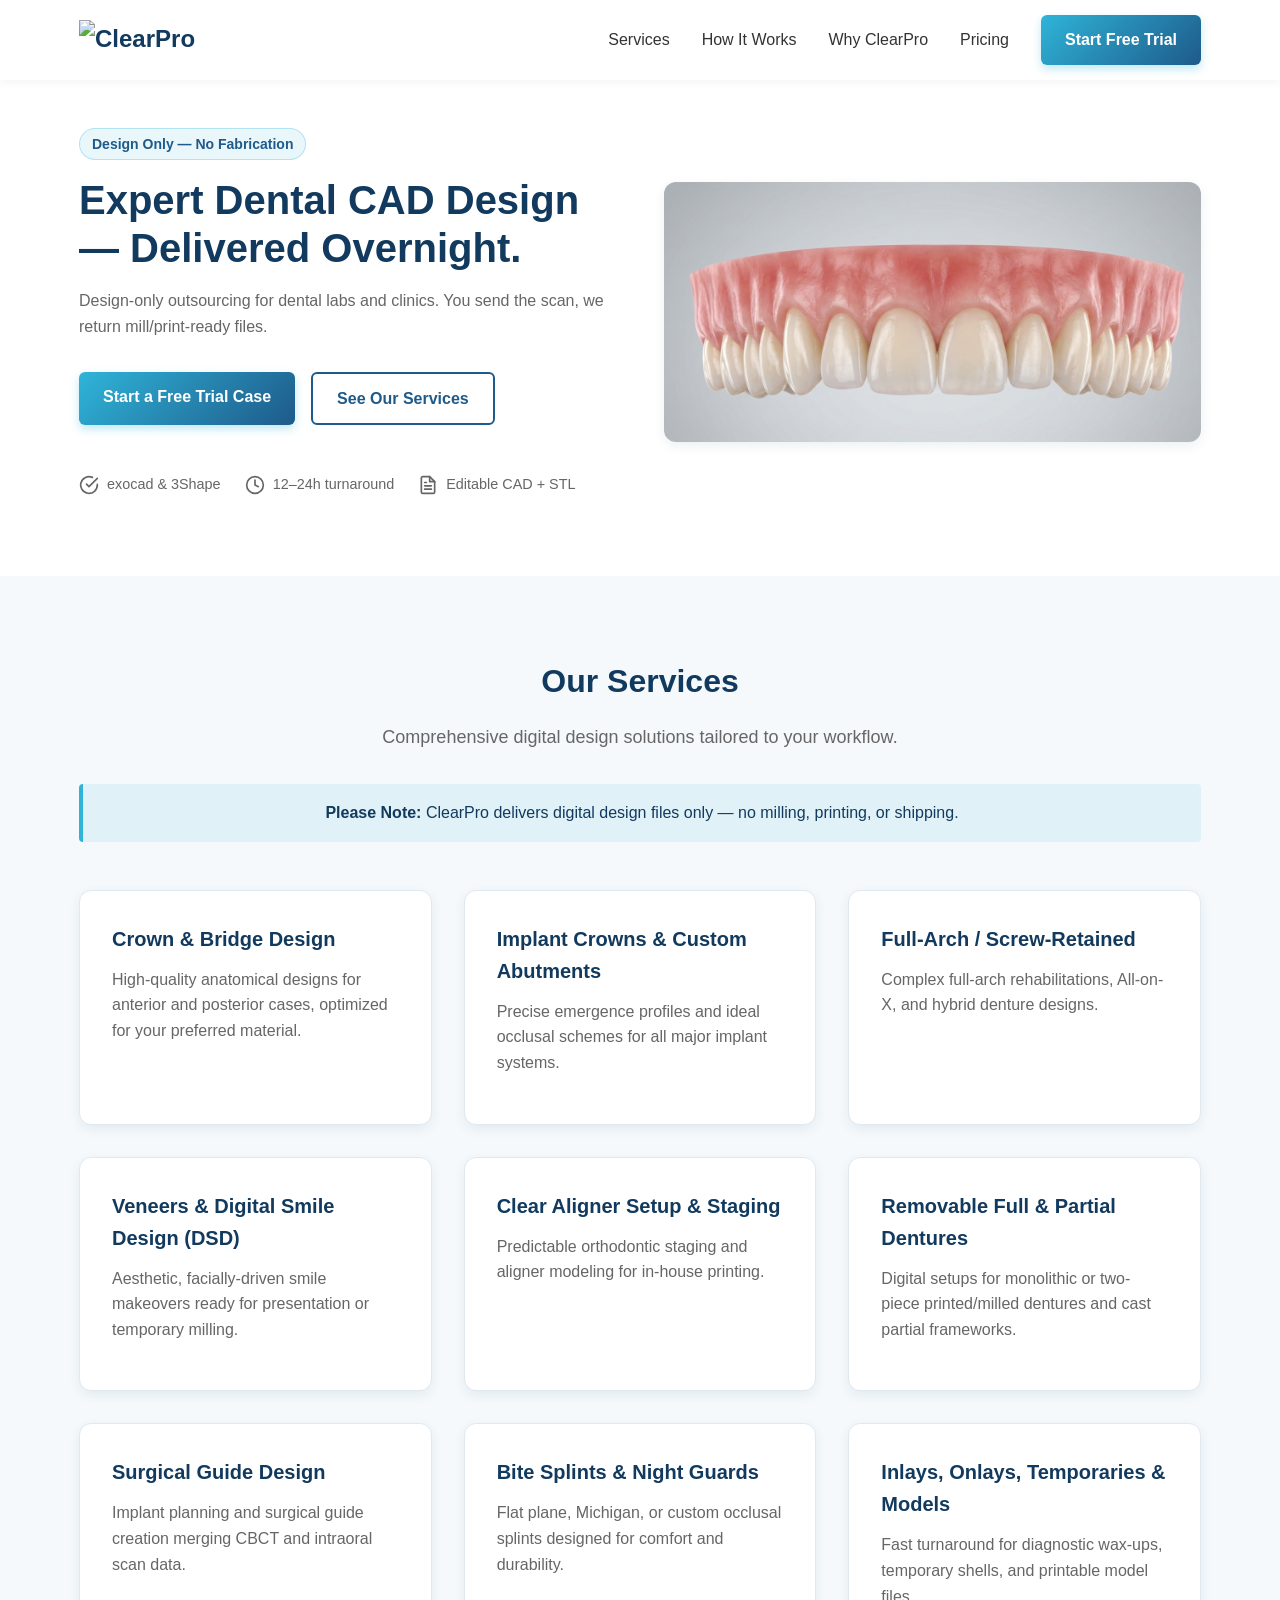
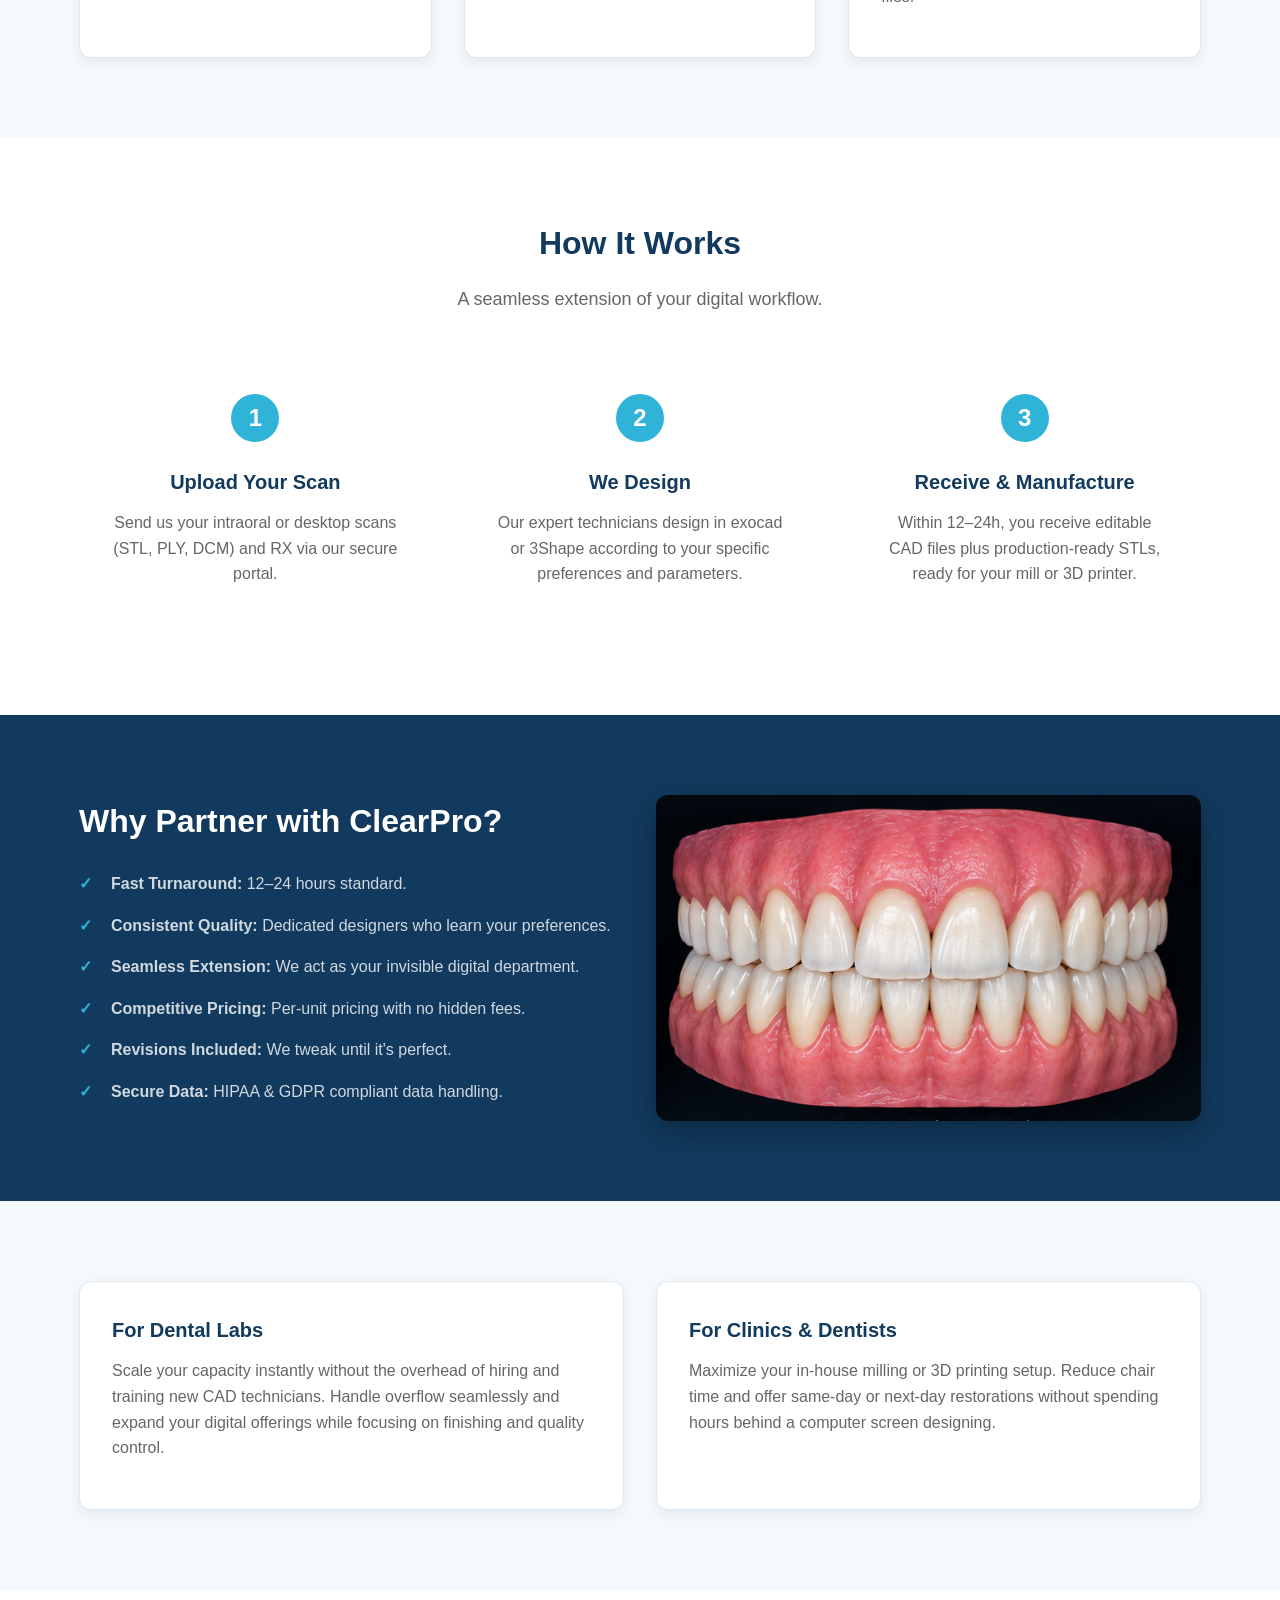
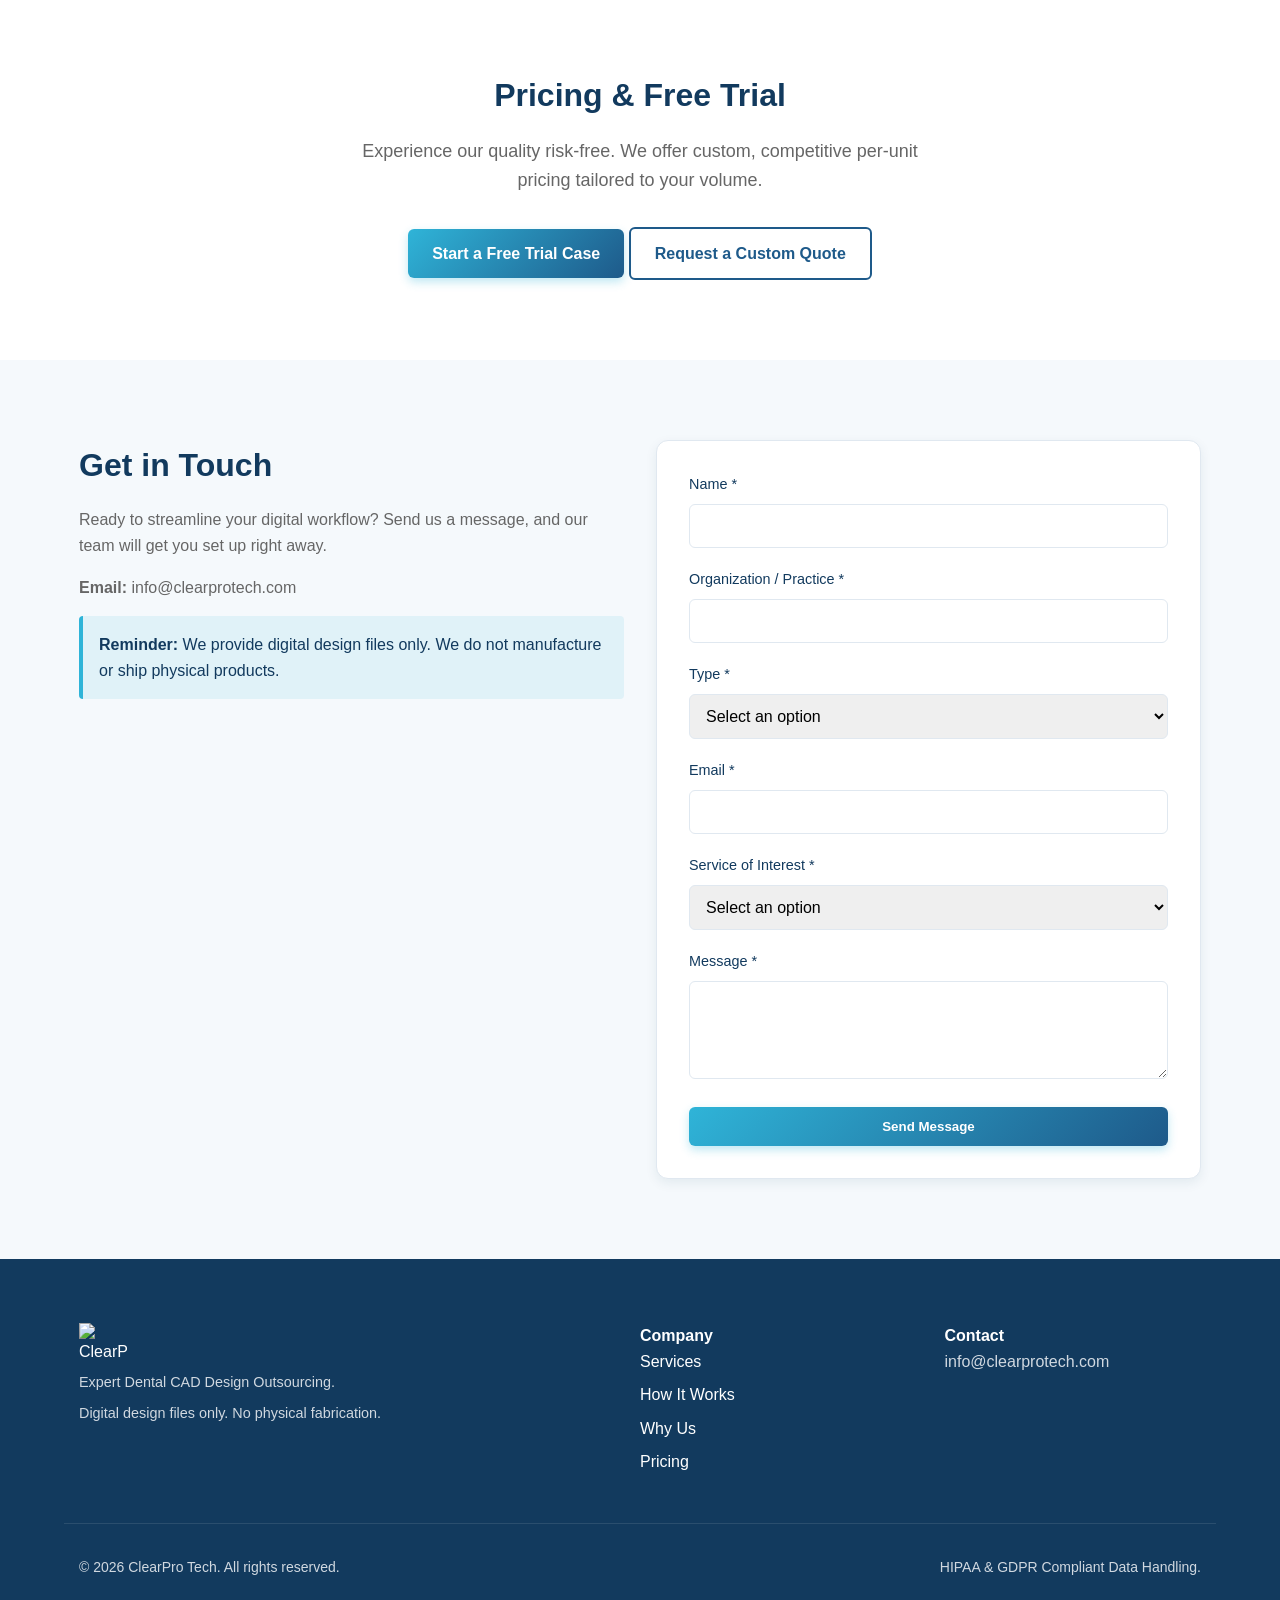
==== commit c9ecb589: "Footer: replace ClearPro text wordmark with logo image" ====
--- a/index.html
+++ b/index.html
@@ -267,9 +267,7 @@
     <footer class="bg-navy text-white">
         <div class="container footer-container">
             <div class="footer-brand">
-                <a href="#" class="logo text-white">
-                    <span class="logo-text">ClearPro</span><span class="logo-dot"></span>
-                </a>
+                <a href="#" class="footer-logo"><img src="https://www.clearprotech.com/assets/logo.png" alt="ClearPro Tech logo" class="footer-logo-img" width="48" height="48"></a>
                 <p>Expert Dental CAD Design Outsourcing.</p>
                 <p>Digital design files only. No physical fabrication.</p>
             </div>
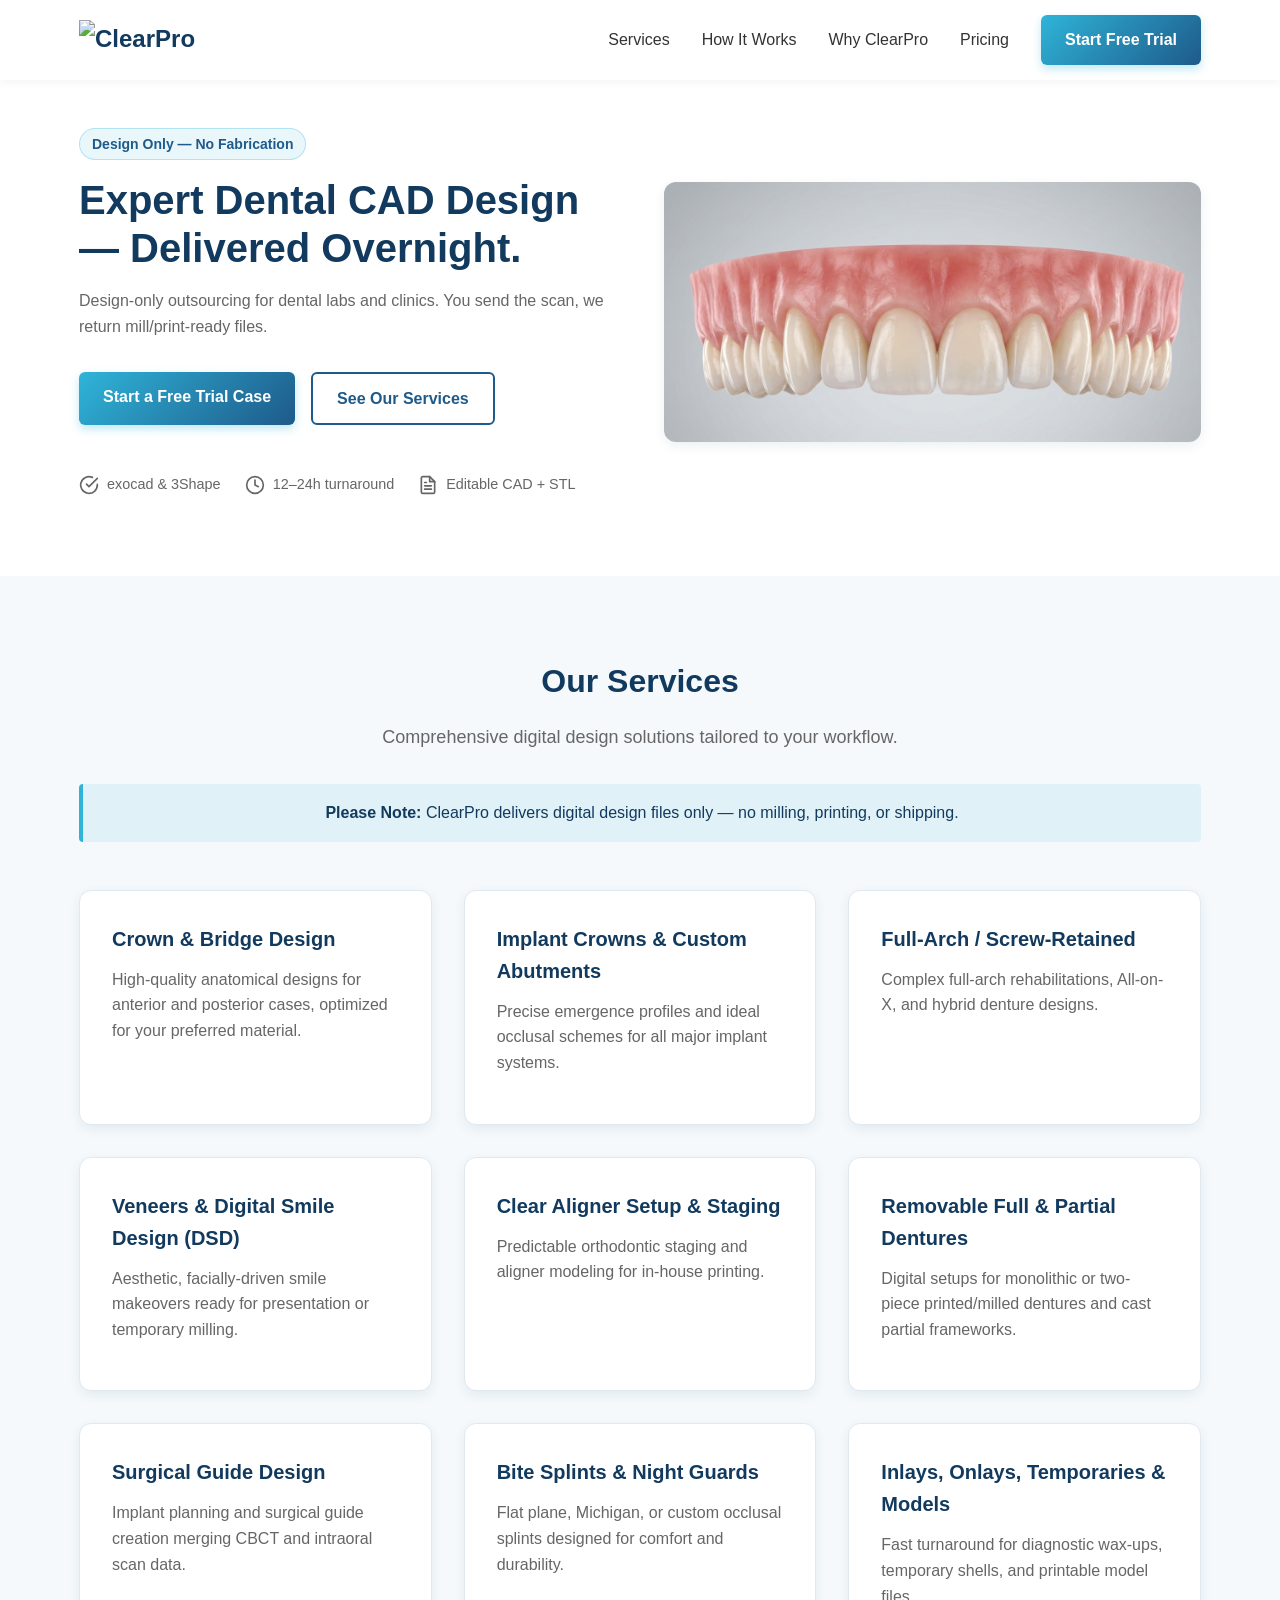
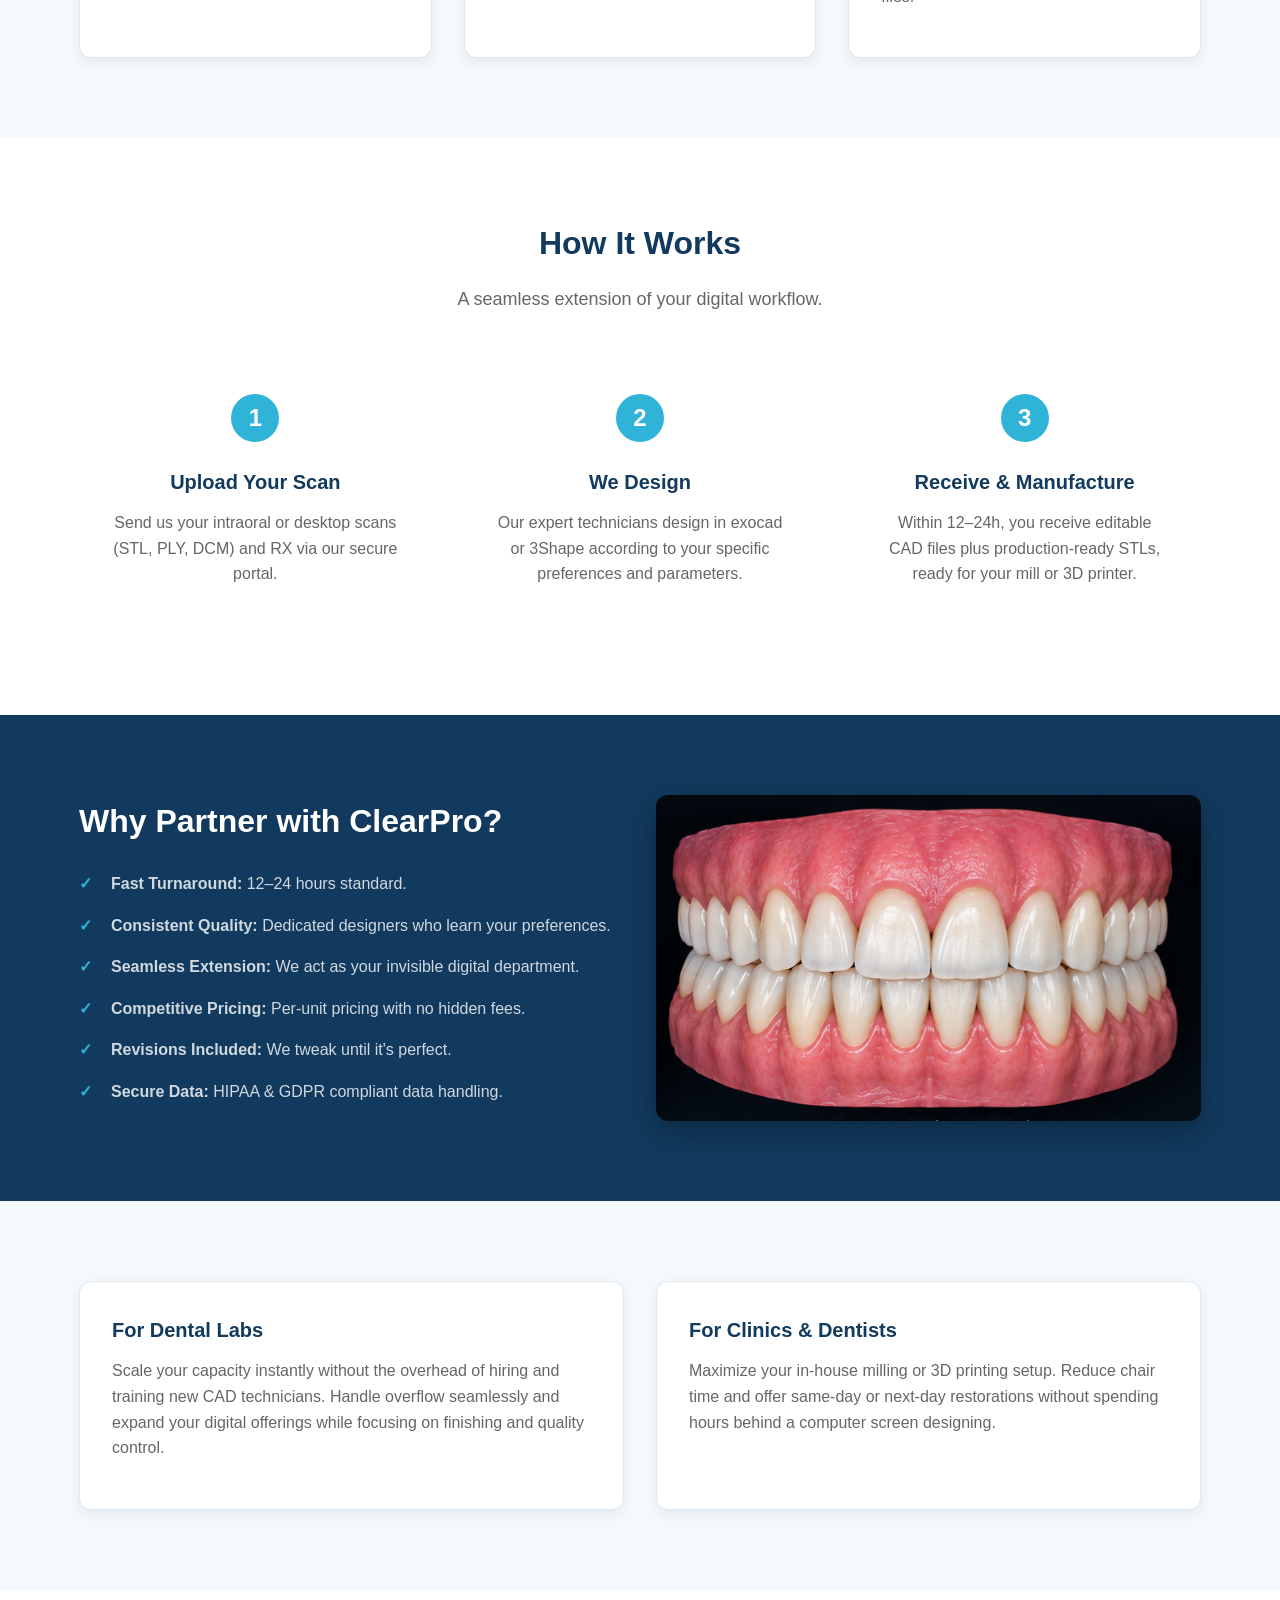
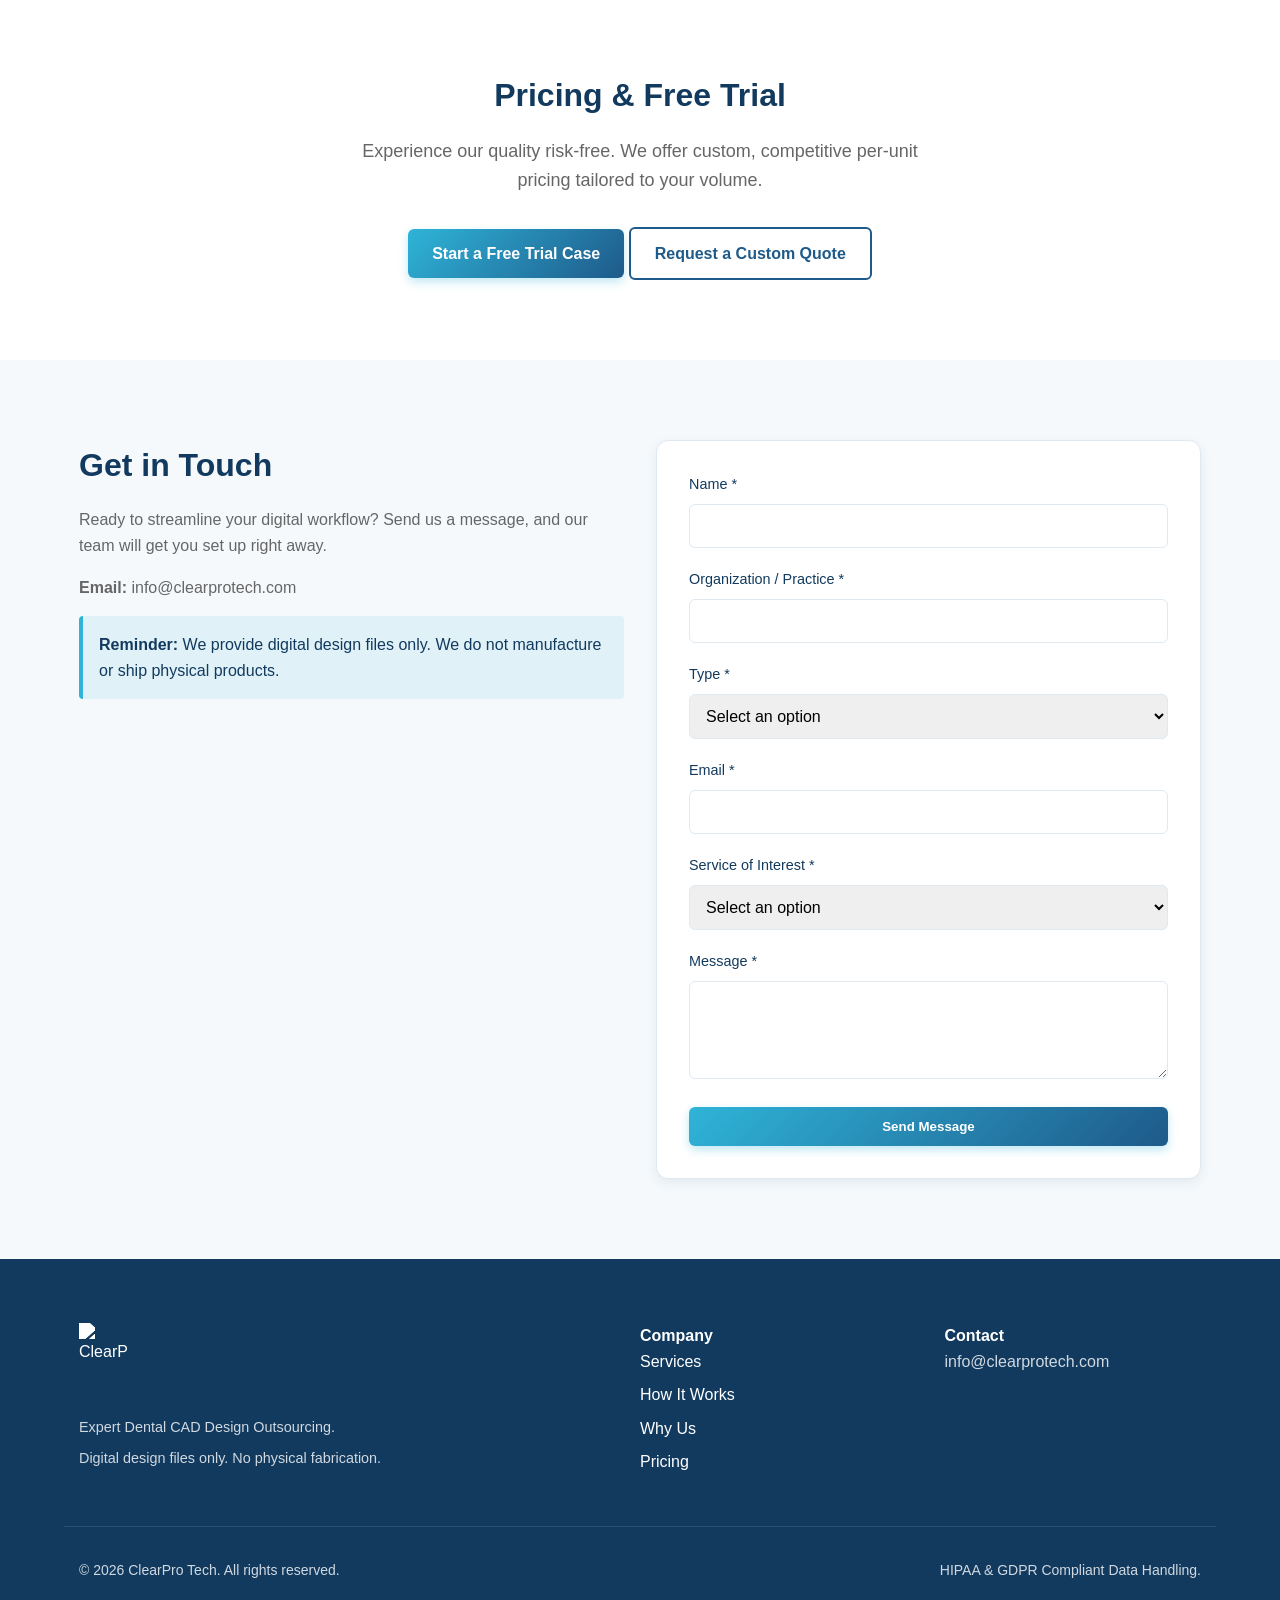
==== commit 40dd8b40: "Add files via upload" ====
--- a/index.html
+++ b/index.html
@@ -5,6 +5,13 @@
     <meta name="viewport" content="width=device-width, initial-scale=1.0">
     <title>ClearPro Tech | Expert Dental CAD Design Outsourcing</title>
     <meta name="description" content="Design-only outsourcing for dental labs and clinics. You send the scan, we return mill/print-ready files within 12-24h. No fabrication, just expert CAD design.">
+    <meta name="keywords" content="dental CAD design outsourcing, dental lab CAD design, crown and bridge design, implant design, clear aligner design, digital smile design, exocad design service, 3Shape design service, surgical guide design, denture design outsourcing, dental CAD CAM outsourcing">
+    <link rel="icon" type="image/png" sizes="16x16" href="/assets/favicon-16.png">
+    <link rel="icon" type="image/png" sizes="32x32" href="/assets/favicon-32.png">
+    <link rel="icon" type="image/png" sizes="48x48" href="/assets/favicon-48.png">
+    <link rel="icon" type="image/png" sizes="192x192" href="/assets/favicon-192.png">
+    <link rel="apple-touch-icon" sizes="180x180" href="/assets/favicon-180.png">
+    <link rel="shortcut icon" href="/assets/favicon.ico">
     <meta property="og:title" content="ClearPro Tech | Expert Dental CAD Design Outsourcing">
     <meta property="og:description" content="Expert CAD design for crowns, bridges, implants, aligners, and more. Delivered overnight.">
     <meta property="og:type" content="website">
@@ -39,6 +46,48 @@
   ]
 }
 </script>
+<script type="application/ld+json">
+{
+  "@context": "https://schema.org",
+  "@type": "WebSite",
+  "name": "ClearPro Tech",
+  "url": "https://clearprotech.com",
+  "publisher": {
+    "@type": "Organization",
+    "name": "ClearPro Tech",
+    "logo": "https://www.clearprotech.com/assets/logo.png"
+  }
+}
+</script>
+<script type="application/ld+json">
+{
+  "@context": "https://schema.org",
+  "@type": "Service",
+  "serviceType": "Dental CAD Design Outsourcing",
+  "provider": {
+    "@type": "Organization",
+    "name": "ClearPro Tech",
+    "url": "https://clearprotech.com"
+  },
+  "areaServed": "Worldwide",
+  "description": "Design-only outsourcing for dental labs and clinics: crowns, bridges, implants, full-arch, clear aligners, dentures, surgical guides, and bite splints, delivered in 12-24 hours.",
+  "hasOfferCatalog": {
+    "@type": "OfferCatalog",
+    "name": "Dental CAD Design Services",
+    "itemListElement": [
+      { "@type": "Offer", "itemOffered": { "@type": "Service", "name": "Crown & Bridge Design" } },
+      { "@type": "Offer", "itemOffered": { "@type": "Service", "name": "Implant Crowns & Custom Abutments" } },
+      { "@type": "Offer", "itemOffered": { "@type": "Service", "name": "Full-Arch / Screw-Retained Design" } },
+      { "@type": "Offer", "itemOffered": { "@type": "Service", "name": "Veneers & Digital Smile Design" } },
+      { "@type": "Offer", "itemOffered": { "@type": "Service", "name": "Clear Aligner Setup & Staging" } },
+      { "@type": "Offer", "itemOffered": { "@type": "Service", "name": "Removable Full & Partial Dentures" } },
+      { "@type": "Offer", "itemOffered": { "@type": "Service", "name": "Surgical Guide Design" } },
+      { "@type": "Offer", "itemOffered": { "@type": "Service", "name": "Bite Splints & Night Guards" } },
+      { "@type": "Offer", "itemOffered": { "@type": "Service", "name": "Inlays, Onlays, Temporaries & Models" } }
+    ]
+  }
+}
+</script>
 </head>
 <body>
     <header id="main-header">
--- a/style.css
+++ b/style.css
@@ -144,3 +144,6 @@
     .hero-image { max-width: 460px; margin: 2rem auto 0; }
     .image-wrapper { max-width: 500px; margin: 0 auto; }
 }
+
+.footer-logo { display: inline-block; }
+.footer-logo-img { height: 48px; width: auto; display: block; filter: brightness(0) invert(1); }
